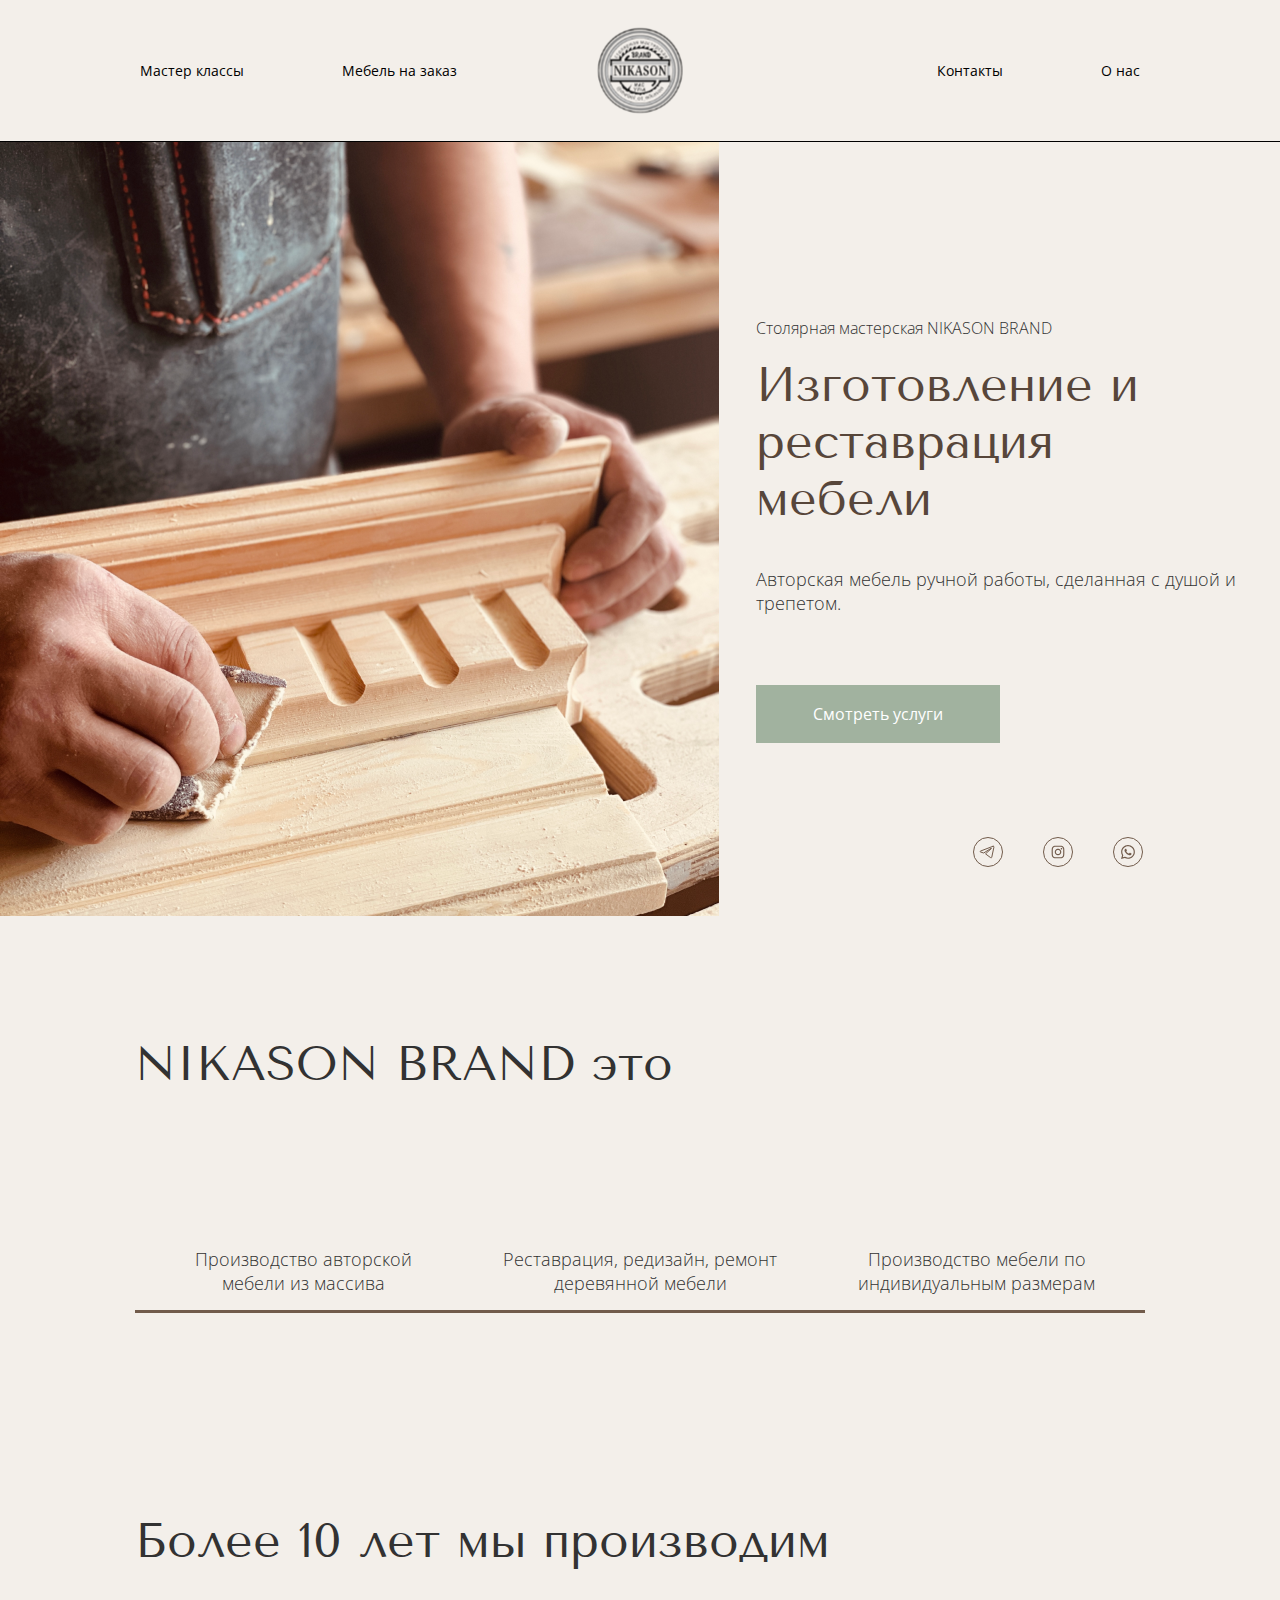
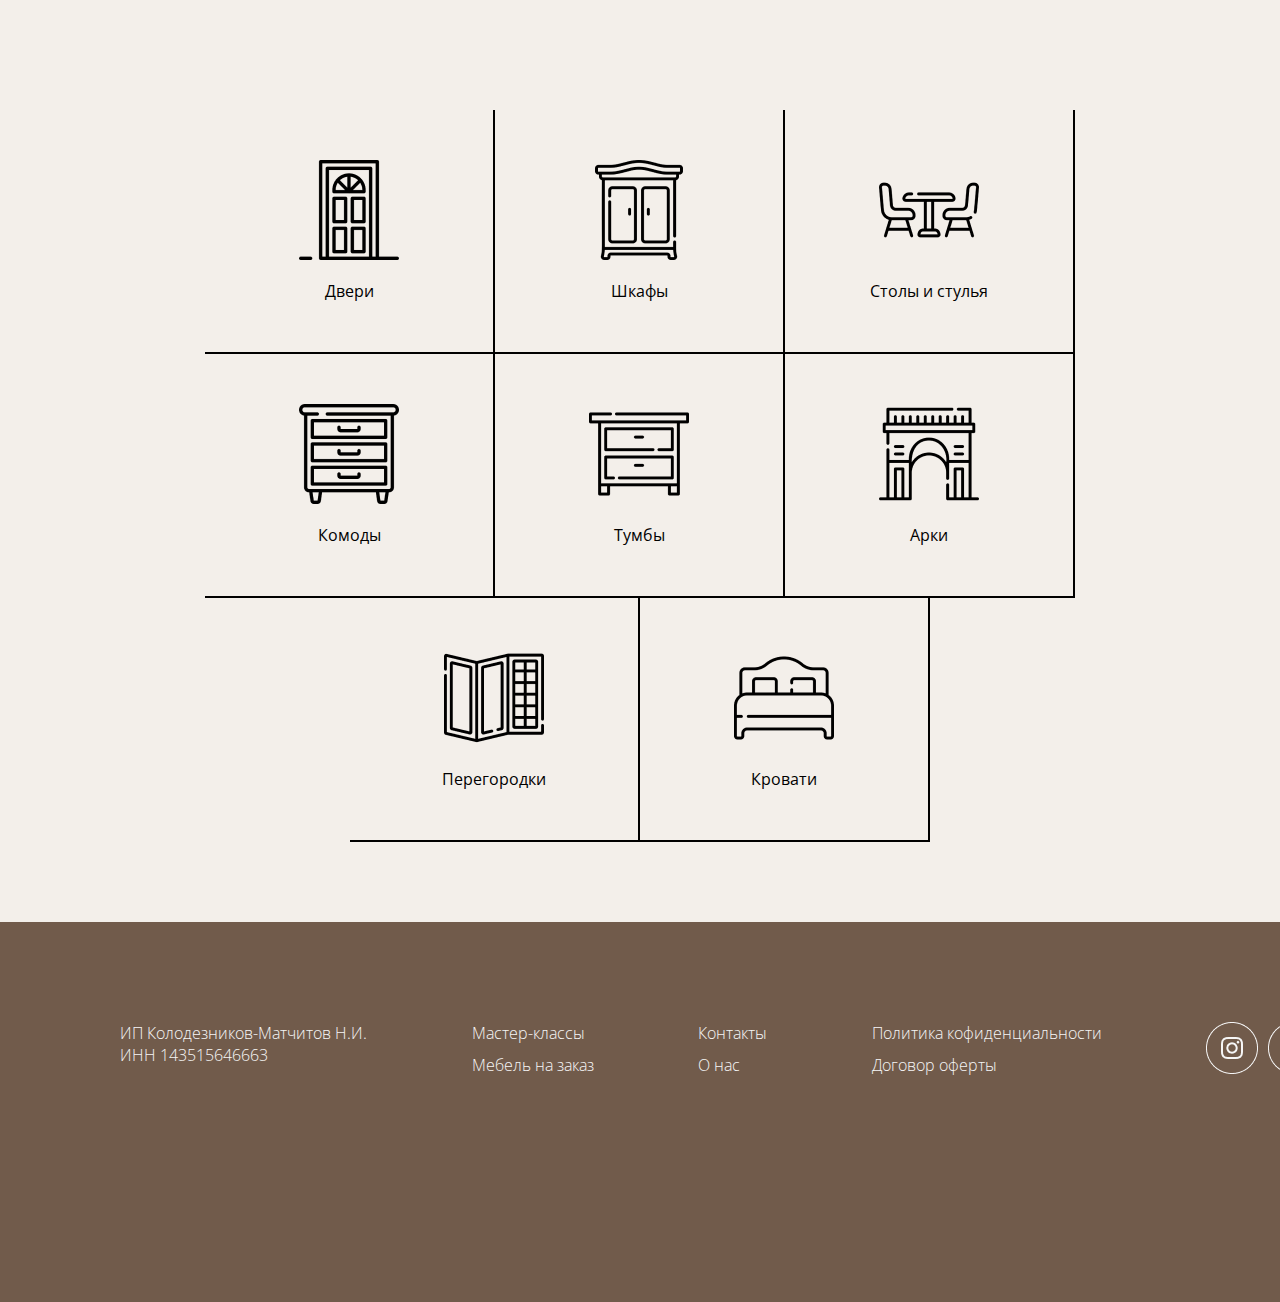
==== laba/index.html @ a01ec820 "add page prototype and add css file" ====
<!DOCTYPE html>
<html lang="ru">
<head>
    <meta charset="UTF-8">
    <meta name="viewport" content="width=device-width, initial-scale=1.0">
    <title>О нас</title>
    <link rel="stylesheet" href="./css/main.css" />
    <link rel="stylesheet" href="./css/index.css" />
    <link rel="preconnect" href="https://fonts.googleapis.com">
    <link rel="preconnect" href="https://fonts.gstatic.com" crossorigin>
    <link href="https://fonts.googleapis.com/css2?family=Open+Sans:wght@300;400;700&display=swap" rel="stylesheet">
    <link href="https://fonts.googleapis.com/css2?family=Tenor+Sans&display=swap" rel="stylesheet">
</head>
<body>
    <header>
        <nav class="header_inner">
            <ul class="left">
                <li class="header-item"><a href="./master_class.html">Мастер классы</a></li>
                <li class="header-item"><a href="./custom_furniture.html">Мебель на заказ</a></li>
            </ul>
            <img class="logo" src="./assets/icons/logo.svg" alt="logo" width="87" height="87">
            <ul class="right">
                <li class="header-item"><a href="#">Контакты</a></li>
                <li class="header-item"><a href="#">О нас</a></li>
            </ul>
        </nav>
    </header>
    <main>
        <div class="header-content-block">
            <img src="./assets/img/index/1.png" width="719" height="774" alt="img">
            <div class="header-content_inner">
                <ul class="header-content">
                    <li class="content-name_item">Столярная мастерская NIKASON BRAND</li>
                    <li class="main-content_item">Изготовление и реставрация мебели</li>
                    <li class="description_item">Авторская мебель ручной работы, сделанная с душой и трепетом.</li>
                    <li class="button_item">
                        <button class="check-services" type="button">Смотреть услуги</button>
                    </li>
                    <ul class="links-block">
                        <li><img src="./assets/img/index/14.svg" alt="link"/></li>
                        <li><img src="./assets/img/index/15.svg" alt="link"/></li>
                        <li><img src="./assets/img/index/16.svg" alt="link"/></li>
                    </ul>
                </ul>
            </div>
        </div>

        <section>
            <h1>NIKASON BRAND это</h1>
            <ul class="nik-brand_args info-block">
                <li class="args-item">
                    Производство авторской <br> мебели из массива
                </li>
                <li class="args-item">
                    Реставрация, редизайн, ремонт деревянной мебели
                </li>
                <li class="args-item">
                    Производство мебели по индивидуальным размерам
                </li>
            </ul>
        </section>

        <section>
            <h1>Более 10 лет мы производим</h1>
            <ul class="production_items info-block">
                <li>
                    <img src="./assets/img/index/2.png" alt="img"/>
                    <p>Двери</p>
                </li>
                <li>
                    <img src="./assets/img/index/3.png" alt="img"/>
                    <p>Шкафы</p>
                </li>
                <li>
                    <img src="./assets/img/index/4.png" alt="img"/>
                    <p>Столы и стулья</p>
                </li>
                <li>
                    <img src="./assets/img/index/5.png" alt="img"/>
                    <p>Комоды</p>
                </li>
                <li>
                    <img src="./assets/img/index/6.png" alt="img"/>
                    <p>Тумбы</p>
                </li>
                <li>
                    <img src="./assets/img/index/7.png" alt="img"/>
                    <p>Арки</p>
                </li>
                <li>
                    <img src="./assets/img/index/8.png" alt="img"/>
                    <p>Перегородки</p>
                </li>
                <li>
                    <img src="./assets/img/index/9.png" alt="img"/>
                    <p>Кровати</p>
                </li>
            </ul>
        </section>
    </main>

    <footer class="footer">
        <div class="footer-inner">
            <div>
                ИП Колодезников-Матчитов Н.И.<br>
                  ИНН 143515646663</div>
            <div>
                <a href="./master.html">Мастер-классы</a>
                <a href="./index.html">Мебель на заказ</a>
            </div>
            <div>
                <a href="#">Контакты</a>
                <a href="./about.html">О нас</a>
            </div>
            <div>
                <a href="#">Политика кофиденциальности</a>
                <a href="#">Договор оферты</a>
            </div>
            <small class="footer-inner__link">
              <a href="#"><img src="./assets/img/mebel_na_zakaz/Group 22.png" alt="inst"></a>
              <a href="#"><img src="./assets/img/mebel_na_zakaz/Group 23.png" alt="wh"></a>
            </small>
          </div>
      </div>
    </footer>
</body>
---- laba/css/main.css ----
*{
    box-sizing: border-box;
}

a{
    text-decoration: none;
    color: inherit;
}

li{
    margin: 0;
    list-style: none;
}

ul{
    margin: 0;
    padding: 0;
}

button{
    background-color: transparent;
    border: none;
}

body{
    max-width: 1440px;
    margin: 0 auto;
    padding: 0;
    font-family: var(--font-family);
}

:root{
    --content-margin:135px;
    --content-width:1440px;
    --main-text-color: #323232;
    --info-text-color:#F6F6F6;
    --font-family: 'Open Sans'; 
    --background-color:#F3EFEA;
    --header-height:142px;
    --header-info-height: 640px;
}

header{
    width: 100%;
    height: var(--header-height);
    background-color: var(--background-color);
    padding: 0 135px;
    border-bottom: 1px #000 solid;
}

section{
    padding: 80px var(--content-margin);
    display: flex;
    flex-direction: column;
}

main section:nth-child(1){
    padding-top: 160px;
    padding-bottom: 80px;
}

main section:nth-last-child(1){
    padding: 80px var(--content-margin);
}

h1{
    font-family: Tenor Sans;
    font-size: 48px;
    font-style: normal;
    font-weight: 400;
    line-height: 150%;
    color: var(--main-text-color);
}

h2{
    margin: 0;
}

h4{
    margin: 0;
}

p{
    margin: 0;
}

main{
    background-color: var(--background-color);
}



.header_inner{
    display: flex;
    align-items: center;
    justify-content: space-between;
    height: 100%;
    padding: 0 5px;
    position: relative;
}

.header_inner > ul {
    display: flex;
    gap: 98px;
    font-size: 14px;
    font-weight: 400;
}

.header_inner .logo{
    position: absolute;
    left: 50%;
    transform: translate(-50%,0);
}

.header_inner a:hover{
    text-decoration: underline;
}

.info-block{
    margin-top: 100px;
}

.footer{
    margin: 0 auto;
    width: 1440px;
    height: 380px;
    background-color: #715B4B;
}

.footer-inner{
    width: 1200px;
    margin:auto;
    padding-top: 100px;
    display: flex;
    flex-direction: row;
    justify-content: space-between;
}

.footer-inner div{
    display: flex;
    flex-direction: column;
    gap: 10px;
    color: #F6F6F6;
    font-family: Open Sans;
    font-size: 16px;
    font-style: normal;
    font-weight: 300;
}

.footer-inner div a{
    font-family: Open Sans;
    font-size: 16px;
    font-style: normal;
    font-weight: 300;
}

.footer-inner__link{
    width: 114px;
    height: 52px;
    display: flex;
    flex-direction: row;
    justify-content: space-between;
}

.footer-inner__link a{
    width: 52px;
}

.footer-inner__link a img{
    width: 52px;
}
---- laba/css/index.css ----
.header-content-block{
    display: flex;
    height: 774px;
}

.header-content_inner{
    height: 100%;
    display: flex;
    justify-content: center;
    padding: 0 37px;
    flex-direction: column;
}

.header-content_inner > .header-content{
    display: flex;
    flex-direction: column;
    height: 425px;
}

.header-content_inner .content-name_item{
    color: #323232;
    font-family: Open Sans;
    font-size: 16px;
    font-style: normal;
    font-weight: 300;
}

.header-content_inner .main-content_item{
    color: #57463A;
    /* Title */
    font-family: Tenor Sans;
    font-size: 48px;
    font-style: normal;
    font-weight: 400;
    margin-top: 17px;
}

.header-content_inner .description_item{
    margin-top: 40px;
    color: #323232;
    font-family: Open Sans;
    font-size: 18px;
    font-style: normal;
    font-weight: 300;
}

.header-content_inner .button_item{
    margin-top: 70px;
}

.header-content_inner .check-services{
    padding: 18px 57px;
    background-color: #A1B29F;
    font-family: Open Sans;
    font-size: 16px;
    font-style: normal;
    font-weight: 400;
    color: white;
}

.header-content_inner .links-block{
    margin-top: 94px;
    display: flex;
    width: 100%;
    justify-content: flex-end;
    gap: 40px;
    padding: 0 100px;
}

.nik-brand_args{
    display: flex;
    justify-content: space-between;
}

.nik-brand_args .args-item{
    width: 360px;
    text-align: center;
    padding: 15px 0;
    color: #323232;
    text-align: center;
    font-family: Open Sans;
    font-size: 18px;
    font-style: normal;
    font-weight: 300;
    border-bottom: 3px #715B4B solid;
}

.production_items{
   width: 100%;
   display: flex;
   flex: 1 1 0;
   flex-wrap: wrap;
   justify-content: center;
   
}

.production_items > li{
    width: 290px;
    flex-shrink: 0;
    display: flex;
    flex-direction: column;
    align-items: center;
    padding: 50px 0;
    gap: 20px;
    border: 1px black solid;
    border-width:  0  2px 2px  0 
}
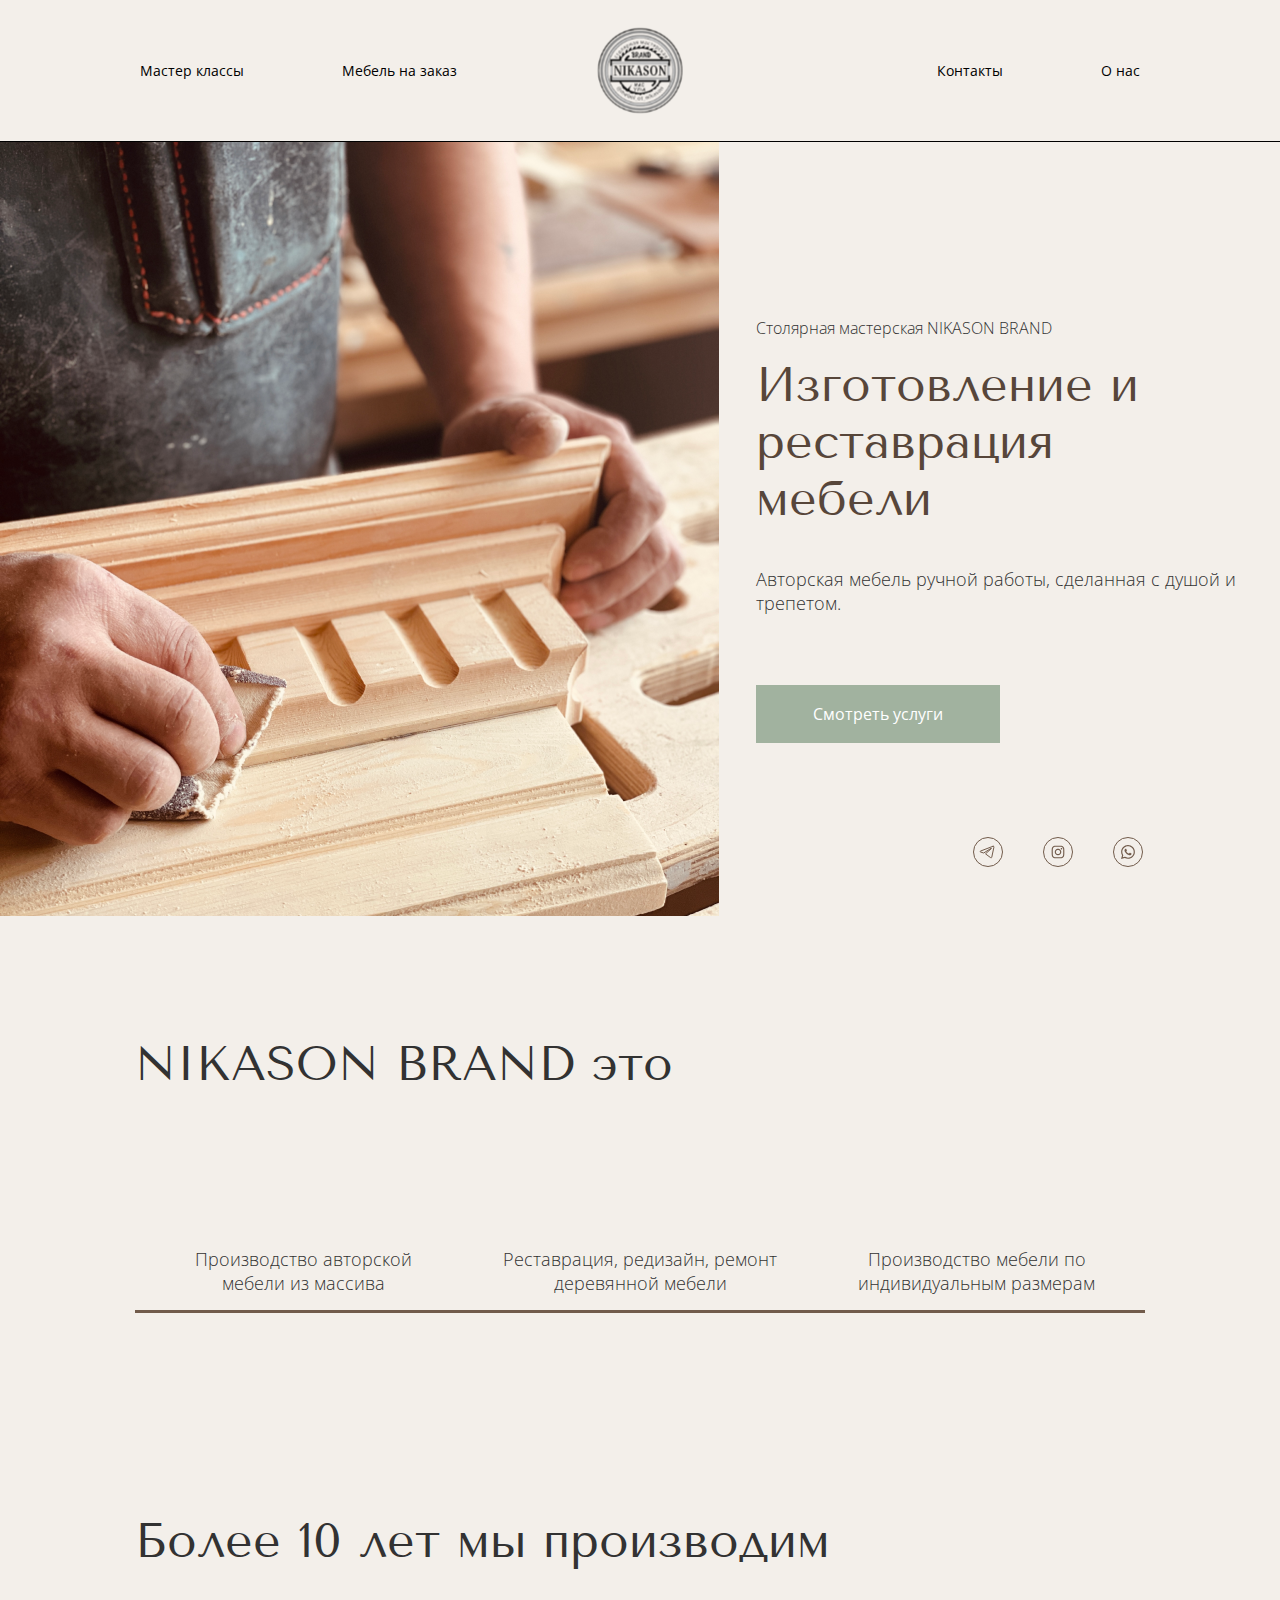
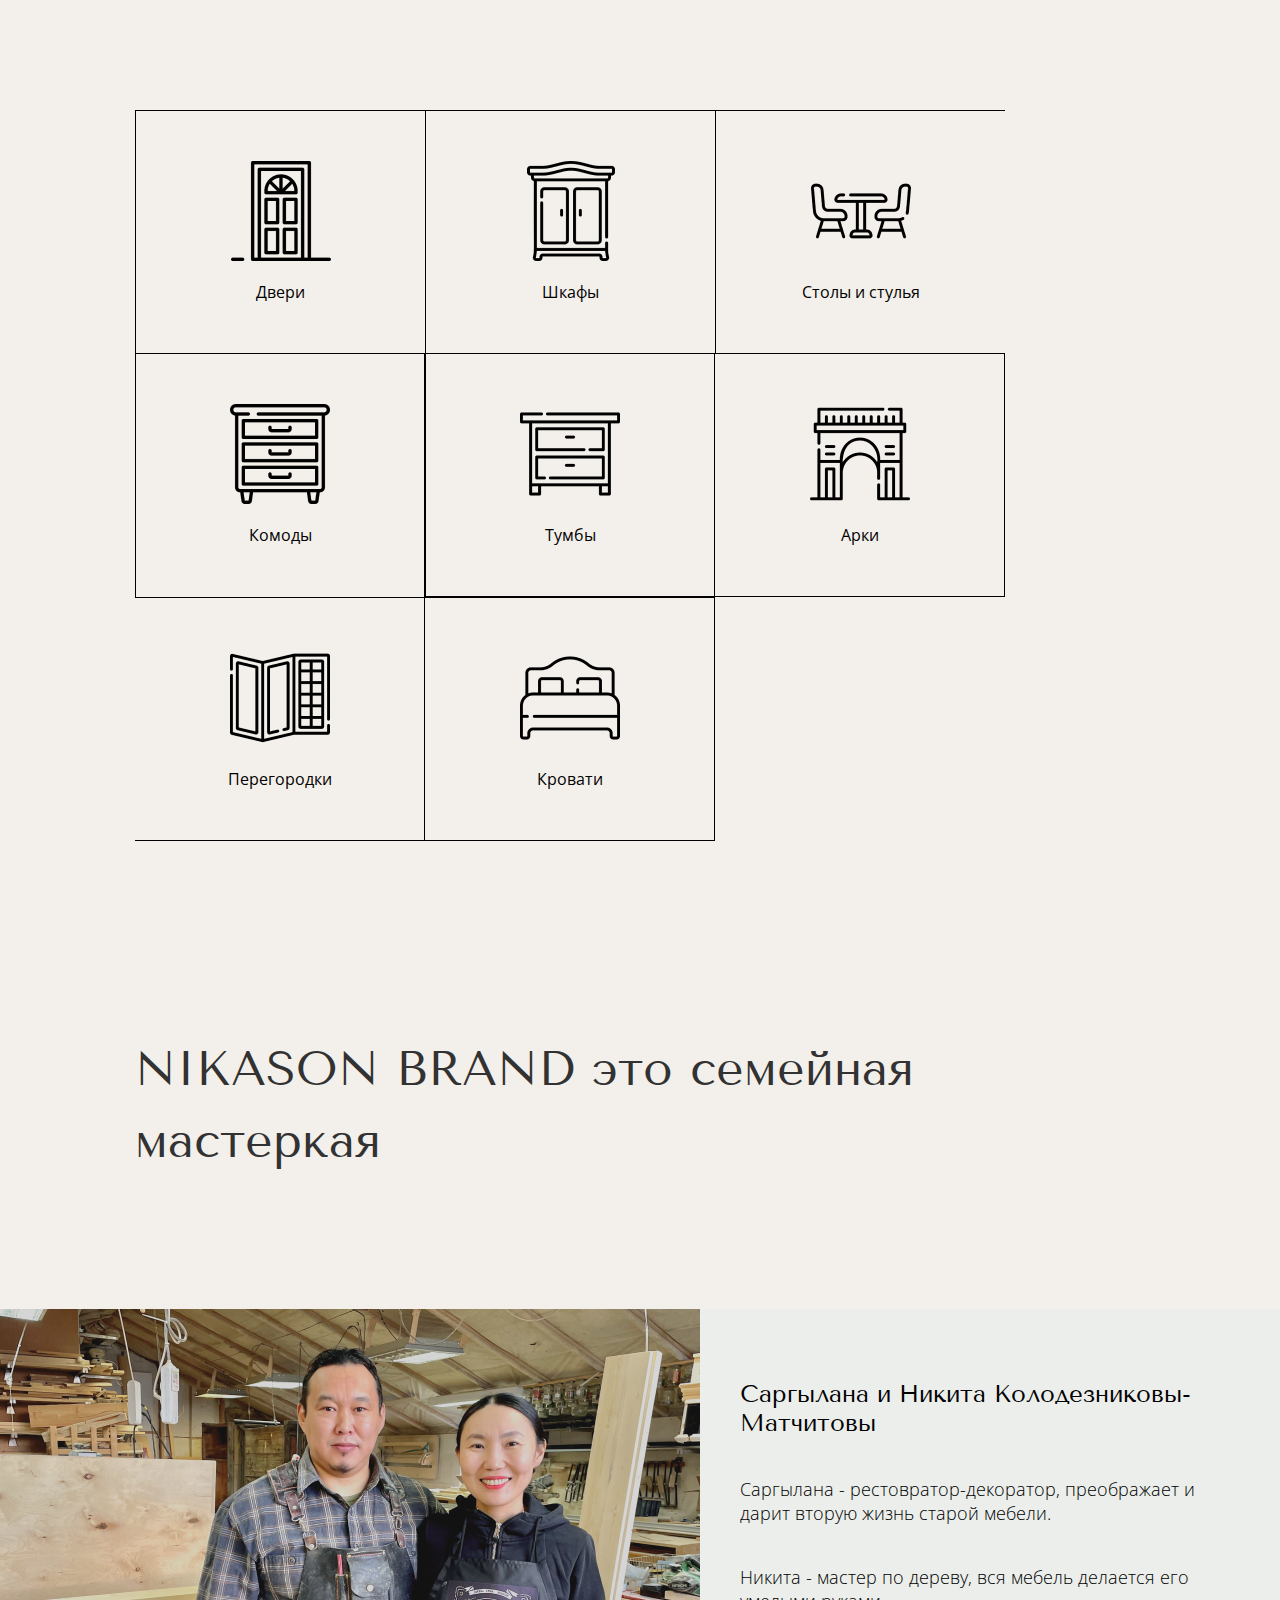
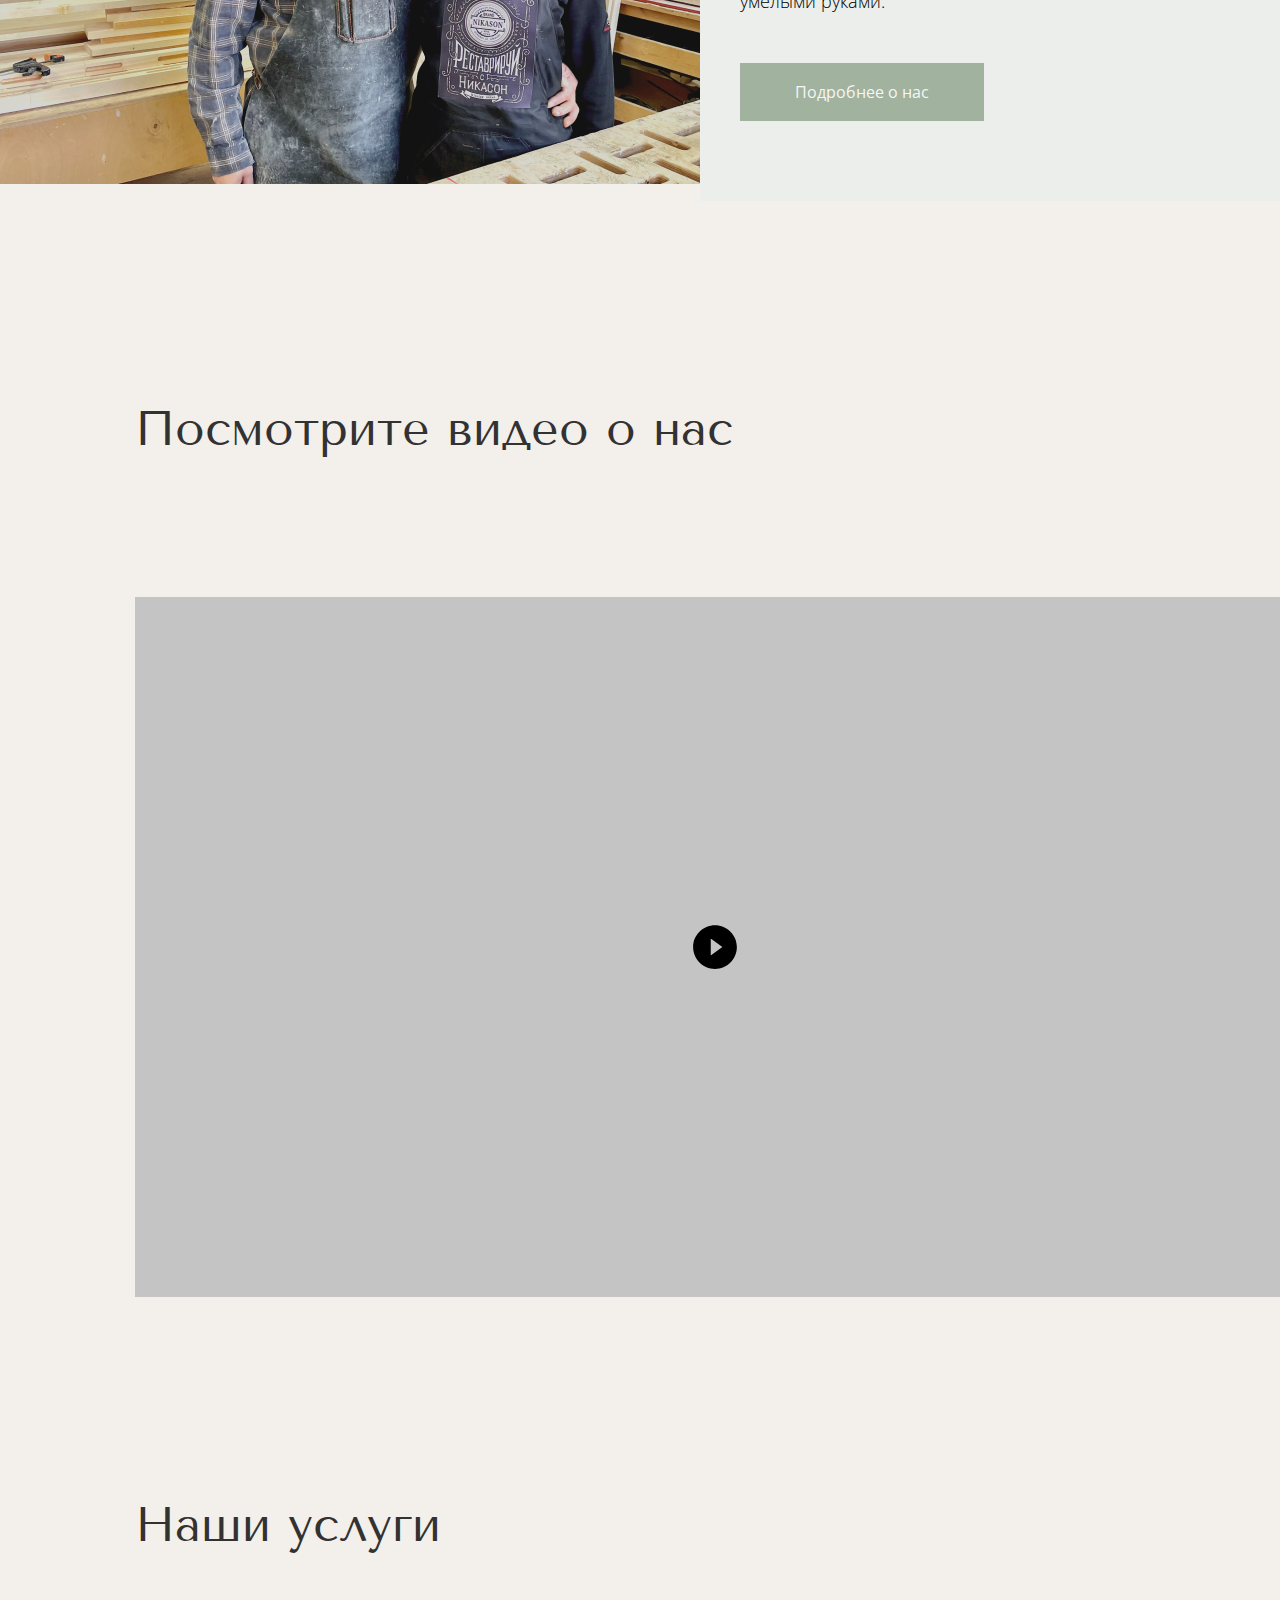
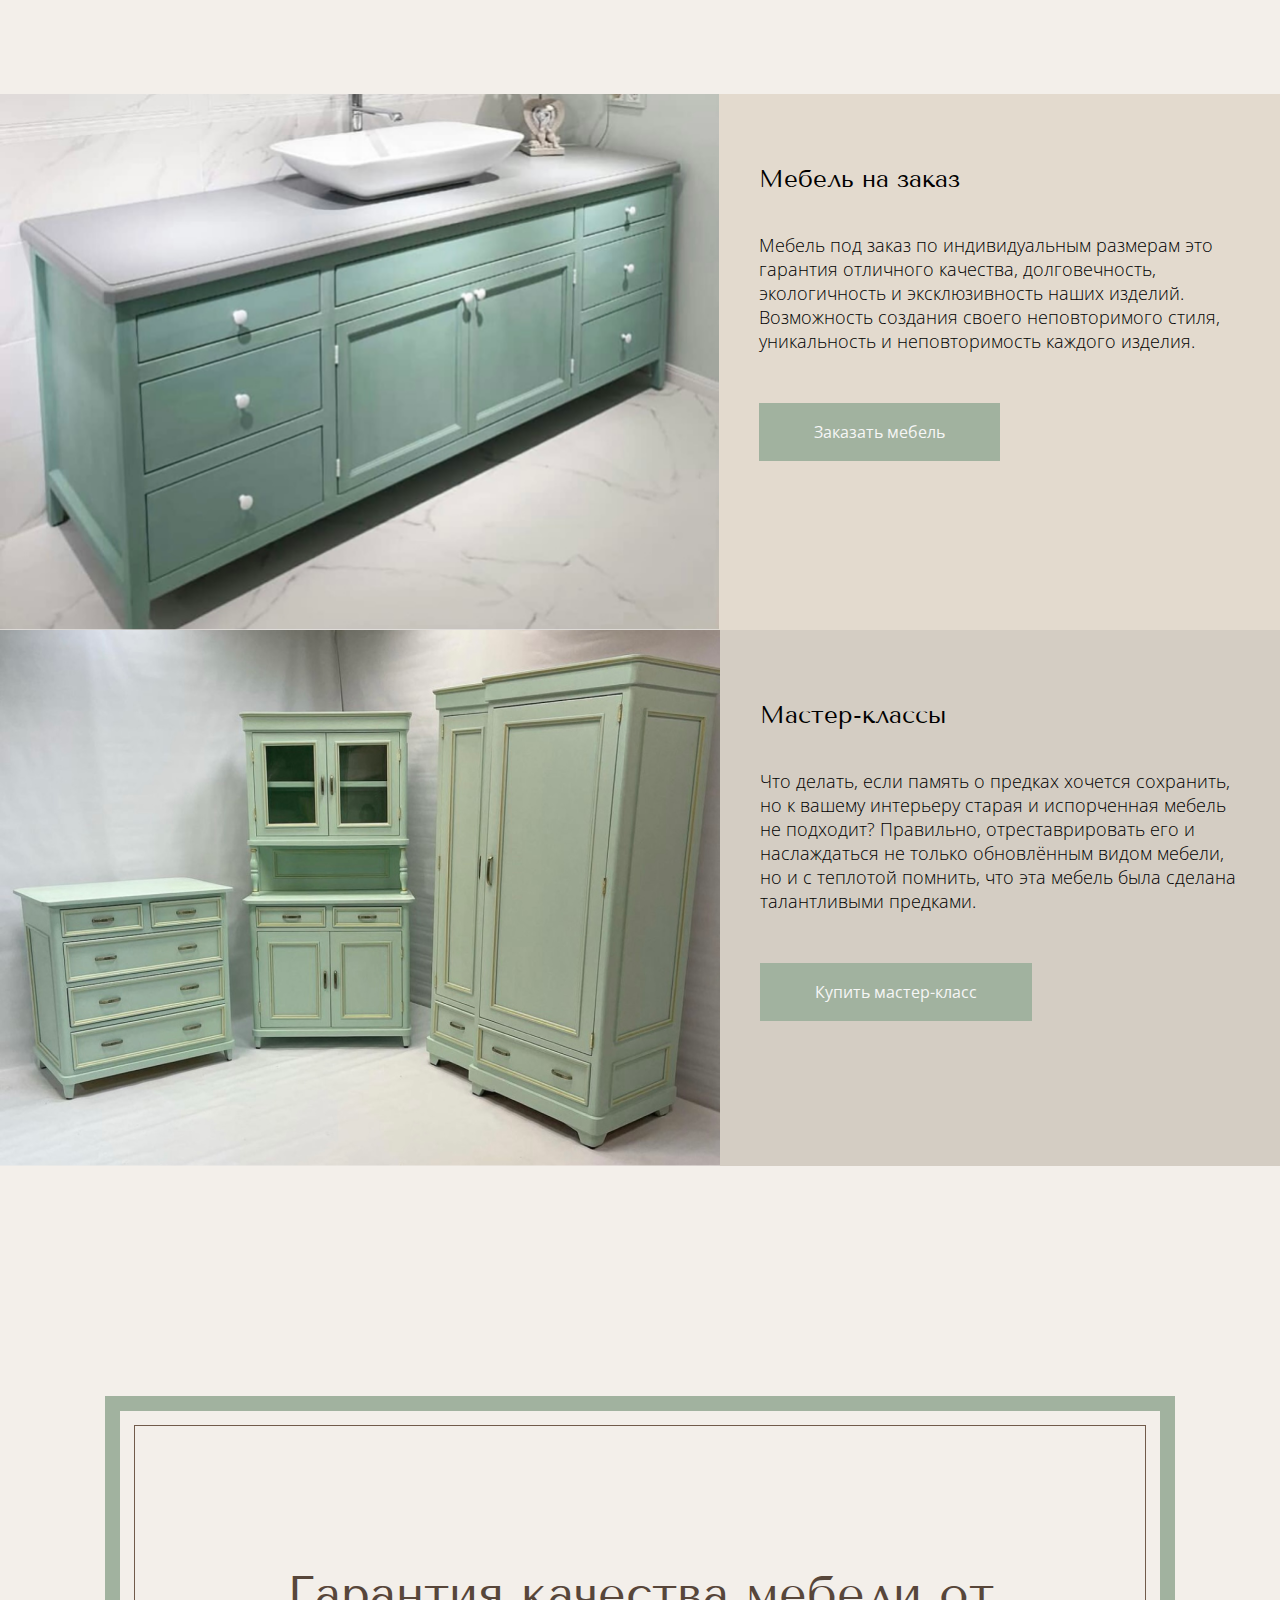
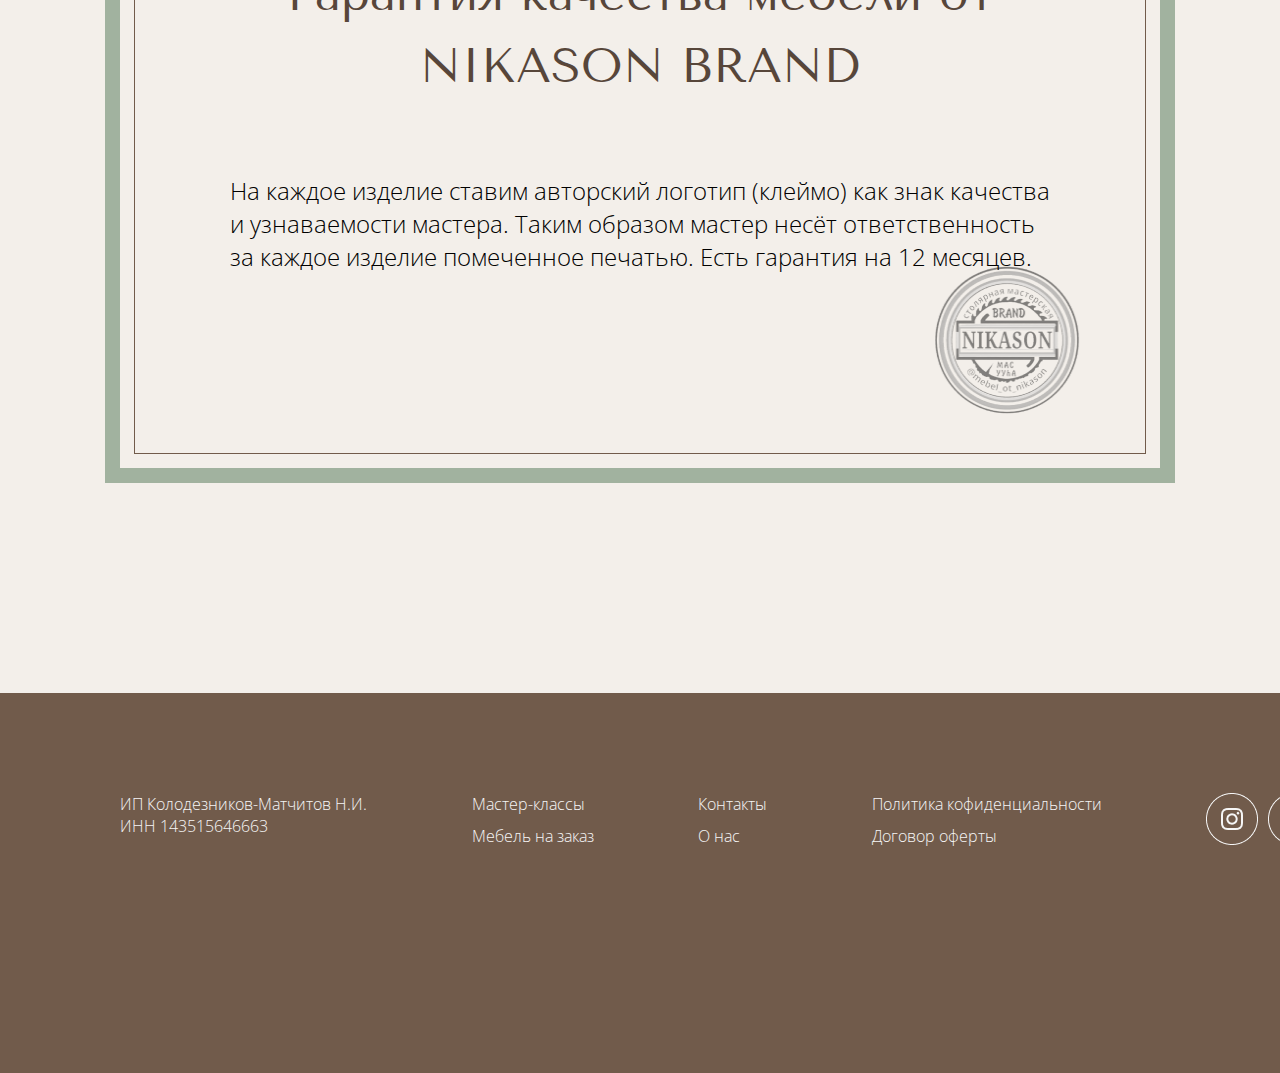
==== commit af1d8628: "update  prototype" ====
--- a/laba/index.html
+++ b/laba/index.html
@@ -97,6 +97,60 @@
                 </li>
             </ul>
         </section>
+
+        <section class="ignore">
+            <h1>NIKASON BRAND это семейная мастеркая</h1>
+            <div class="info-block block-info people-info">
+                <img src="./assets/img/index/10.png" width="704" height="475" alt="people">
+                <div class="block-info_inner people-info_inner">
+                    <h4>Саргылана и Никита Колодезниковы-Матчитовы</h4>
+                    <p>Саргылана - рестовратор-декоратор, преображает и дарит вторую жизнь старой мебели.</p>
+                    <p>Никита - мастер по дереву, вся мебель делается его умелыми руками.</p>
+                    <button type="button" title="Подробнее о нас">Подробнее о нас</button>
+                </div>
+            </div>
+        </section>
+
+        <section>
+            <h1>Посмотрите видео о нас</h1>
+            <div class="info-block video-block">
+                <svg xmlns="http://www.w3.org/2000/svg" width="50" height="50" viewBox="0 0 50 50" fill="none">
+                    <path d="M25 3.125C12.9199 3.125 3.125 12.9199 3.125 25C3.125 37.0801 12.9199 46.875 25 46.875C37.0801 46.875 46.875 37.0801 46.875 25C46.875 12.9199 37.0801 3.125 25 3.125ZM32.0361 25.3369L21.3721 33.0957C21.3136 33.1377 21.2447 33.1628 21.1729 33.1682C21.1011 33.1736 21.0292 33.1591 20.9651 33.1263C20.9011 33.0935 20.8472 33.0437 20.8096 32.9823C20.772 32.9209 20.7521 32.8503 20.752 32.7783V17.2705C20.7517 17.1984 20.7715 17.1276 20.809 17.066C20.8465 17.0044 20.9004 16.9544 20.9646 16.9215C21.0288 16.8886 21.1009 16.8742 21.1728 16.8798C21.2447 16.8854 21.3137 16.9107 21.3721 16.9531L32.0361 24.707C32.0865 24.7427 32.1276 24.7899 32.156 24.8447C32.1843 24.8995 32.1991 24.9603 32.1991 25.022C32.1991 25.0837 32.1843 25.1445 32.156 25.1993C32.1276 25.2541 32.0865 25.3013 32.0361 25.3369Z" fill="black"/>
+                </svg>
+            </div>
+        </section>
+
+        <section class="ignore">
+            <h1>Наши услуги</h1>
+            <div class="info-block block-info ">
+                <img src="./assets/img/index/11.png" width="720" height="536" alt="furniture">
+                <div class="block-info_inner furniture-block">
+                    <h4>Мебель на заказ</h4>
+                    <p>Мебель под заказ по индивидуальным размерам это гарантия отличного качества, долговечность, экологичность и эксклюзивность наших изделий. 
+                        Возможность создания своего неповторимого стиля, уникальность и неповторимость каждого изделия.</p>
+                    <button type="button" title="Подробнее о нас">Заказать мебель</button>
+                </div>
+            </div>
+            <div class="block-info">
+                <img src="./assets/img/index/12.png"  width="720" height="536" alt="master-class">
+                <div class="block-info_inner master-block">
+                    <h4>Мастер-классы</h4>
+                    <p>Что делать, если память о предках хочется сохранить, но к вашему интерьеру старая и испорченная мебель не подходит? 
+                        Правильно, отреставрировать его и наслаждаться не только обновлённым видом мебели, но и с теплотой помнить, что эта мебель была сделана талантливыми предками.
+                    </p>
+                    <button type="button" title="Подробнее о нас">Купить мастер-класс</button>
+                </div>
+            </div>
+
+        </section>
+
+        <section>
+            <div class="info-block quality-assurance-block">
+                <h1>Гарантия качества мебели от NIKASON BRAND</h1>
+                <p>На каждое изделие ставим авторский логотип (клеймо) как знак качества и узнаваемости мастера. Таким образом мастер несёт ответственность за каждое изделие помеченное печатью. Есть гарантия на 12 месяцев. </p>
+                <img class="print"  src="./assets/img/index/13.png" width="150" height="150">
+            </div>
+        </section>
     </main>
 
     <footer class="footer">
--- a/laba/css/main.css
+++ b/laba/css/main.css
@@ -54,6 +54,7 @@
     flex-direction: column;
 }
 
+
 main section:nth-child(1){
     padding-top: 160px;
     padding-bottom: 80px;
@@ -88,6 +89,14 @@
     background-color: var(--background-color);
 }
 
+
+.ignore{
+    padding: 80px 0;
+}
+
+.ignore > h1 {
+    padding: 0 var(--content-margin);
+}
 
 
 .header_inner{
--- a/laba/css/index.css
+++ b/laba/css/index.css
@@ -91,18 +91,142 @@
    flex: 1 1 0;
    flex-wrap: wrap;
    justify-content: center;
-   
-}
-
-.production_items > li{
+}
+
+.production_items {
+    width: 100%;
+    display: flex;
+    flex-wrap: wrap;
+    justify-content: flex-start;
+}
+
+.production_items > li {
     width: 290px;
-    flex-shrink: 0;
     display: flex;
     flex-direction: column;
     align-items: center;
     padding: 50px 0;
     gap: 20px;
-    border: 1px black solid;
-    border-width:  0  2px 2px  0 
-}
-
+   
+}
+
+.production_items > li:nth-child(-n+4) {
+    border-top: 1px solid black;
+    border-left: 1px solid black; 
+}
+
+.production_items > li:nth-last-child(-n+4) {
+    border-top: 1px solid black;
+    border-bottom: 1px solid black; 
+    border-right: 1px solid black; 
+}
+
+.production_items > li:nth-child(4){
+    border-right: 1px solid black;
+} 
+
+.production_items > li:nth-child(5){
+    border-left: 1px solid black;
+} 
+
+
+.block-info{
+    display: flex;
+}
+
+.block-info_inner{
+    padding: 70px 40px;
+    display: flex;
+    flex-direction: column;
+    gap: 40px;
+    width: 100%;
+    align-items: flex-start;
+}
+
+.block-info_inner > h4{
+    color: #000;
+    font-family: Tenor Sans;
+    font-size: 24px;
+    font-style: normal;
+    font-weight: 400;
+}
+
+.block-info_inner > p {
+    max-width: 515px;
+    color: #000;
+    font-family: Open Sans;
+    font-size: 18px;
+    font-style: normal;
+    font-weight: 300;
+}
+
+.block-info_inner > button{
+    margin: 10px 0;
+    padding: 18px 55px;
+    background: #A1B29F;
+    color: #F6F6F6;
+    text-align: center;
+    font-family: Open Sans;
+    font-size: 16px;
+    font-style: normal;
+    font-weight: 400;
+}
+
+.people-info_inner{
+    background: #EBEEEB;
+}
+
+.furniture-block {
+    background: #E3DACE;
+}
+
+.master-block{
+    background: #D4CDC3;
+}
+
+
+.video-block{
+    width: 1160px;
+    height: 700px;
+    background: #C4C4C4;
+    display: flex;
+    justify-content: center;
+    align-items: center;
+}
+
+
+.quality-assurance-block{
+    display: flex;
+    flex-direction: column;
+    position: relative;
+    gap: 40px;
+    padding: 100px 95px;
+    box-shadow:  0 0 0 1px #715B4B,0 0 0 15px #F3EFEA, 0 0 0 30px #A1B29F;
+    margin-bottom: 160px;
+}
+
+.quality-assurance-block > h1 {
+    color: #57463A;
+    text-align: center;
+    font-family: Tenor Sans;
+    font-size: 48px;
+    font-style: normal;
+    font-weight: 400;
+}
+
+.quality-assurance-block > p {
+    color: #000;
+    font-family: Open Sans;
+    font-size: 24px;
+    font-style: normal;
+    font-weight: 300;
+    margin-bottom: 80px;
+}
+
+.quality-assurance-block > .print{
+    position: absolute;
+    bottom: 38px;
+    right: 63px;
+}
+
+
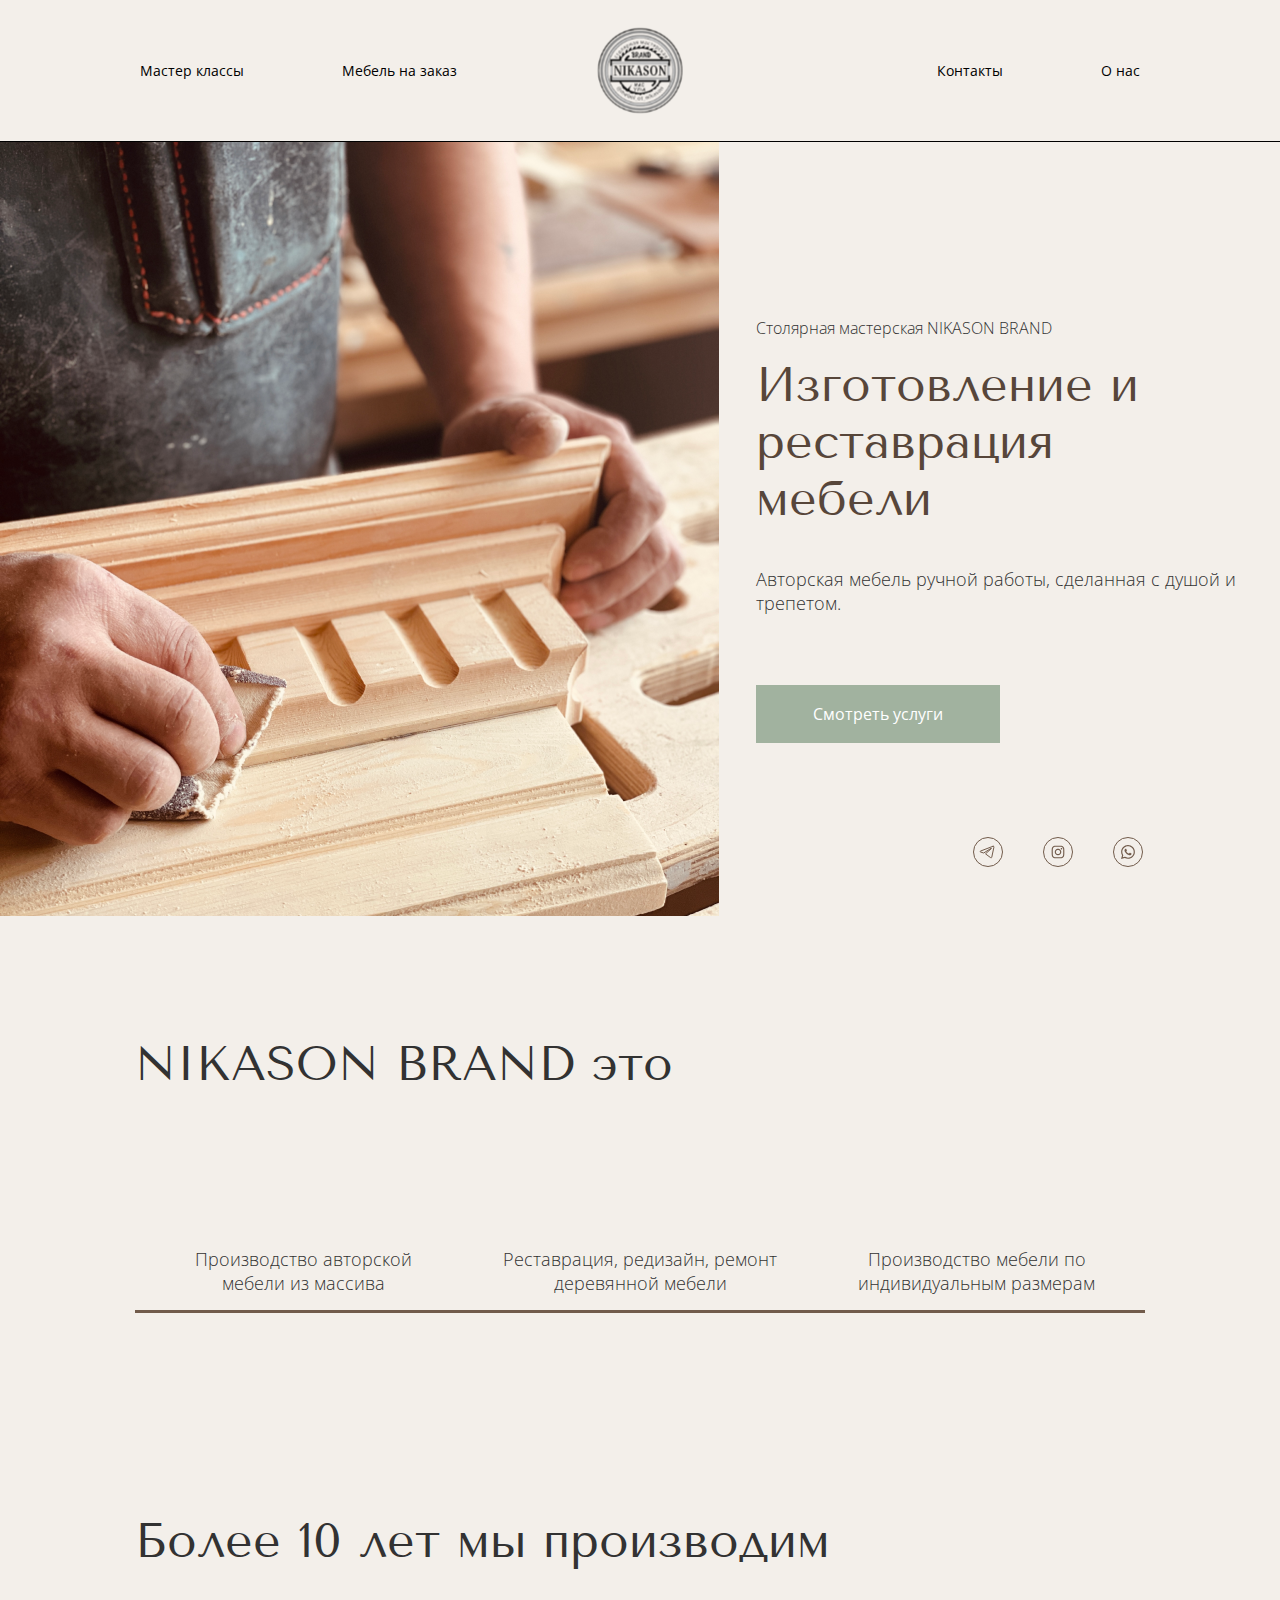
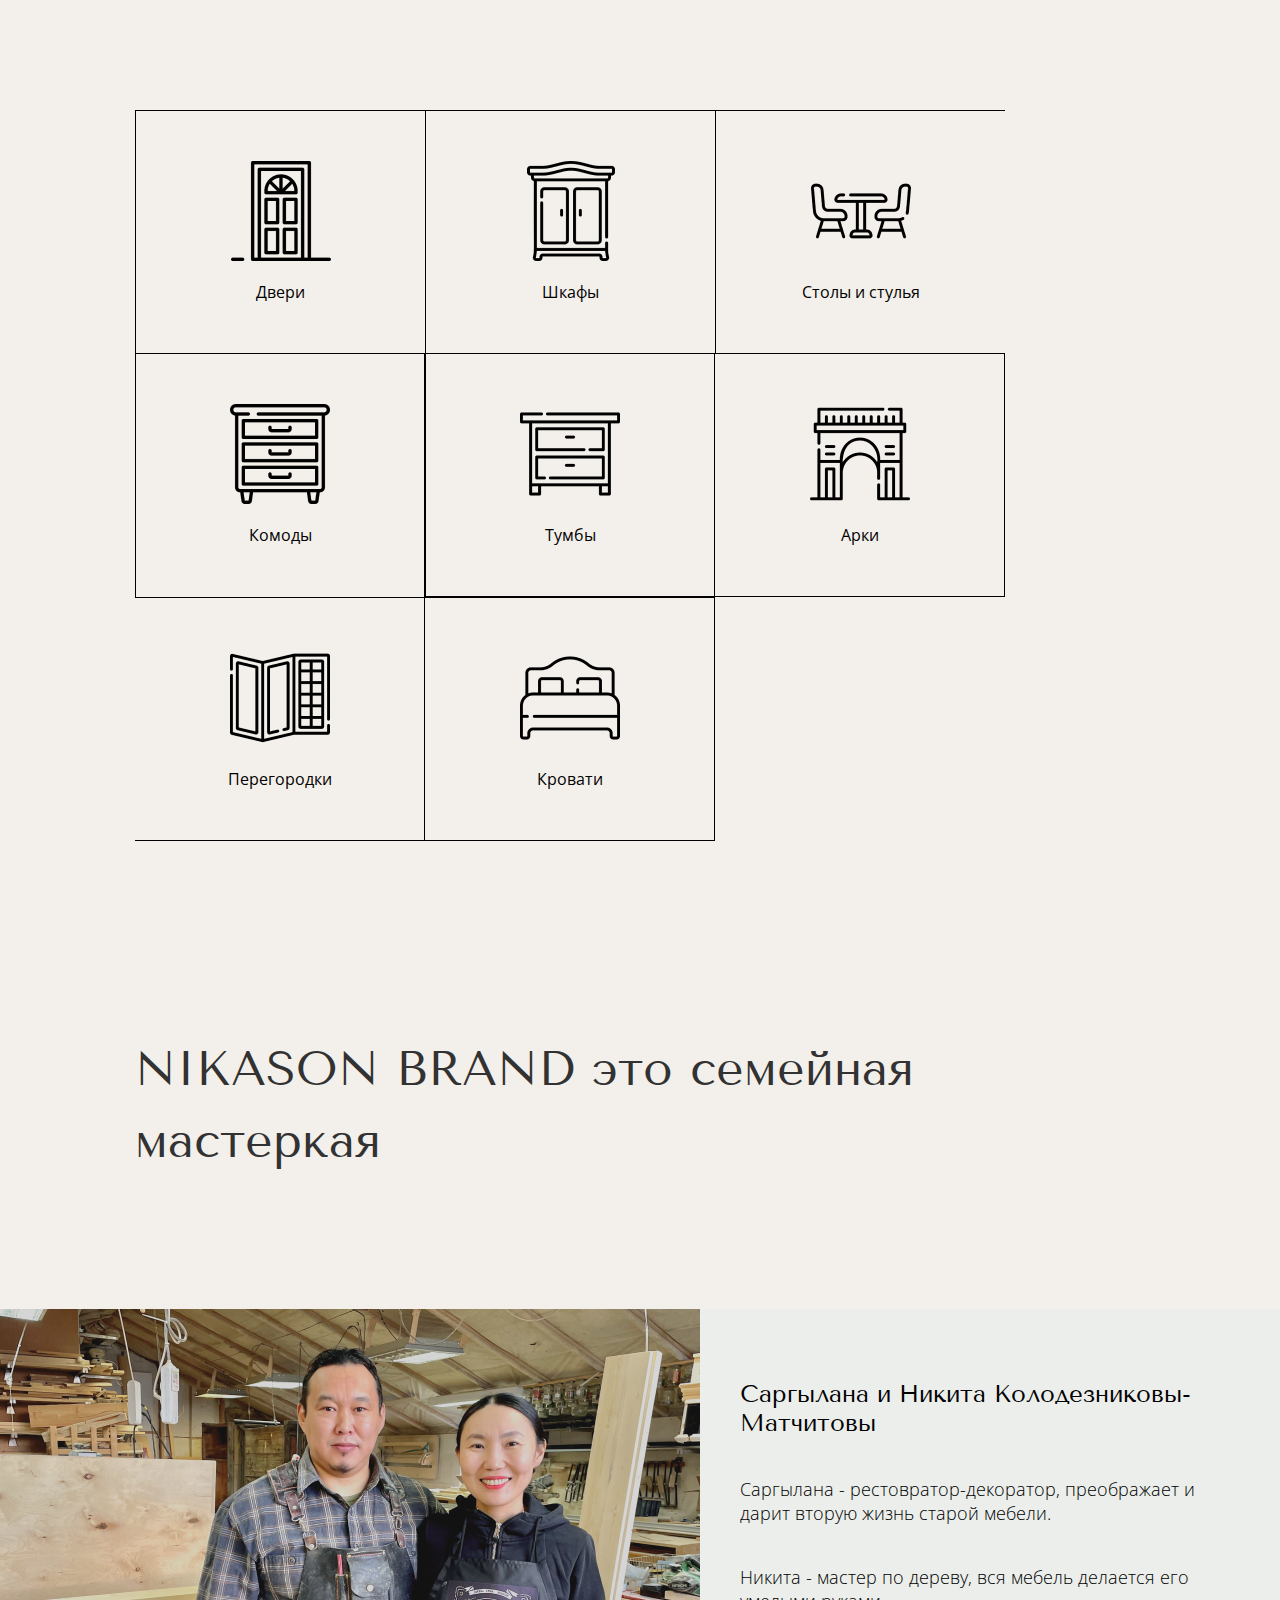
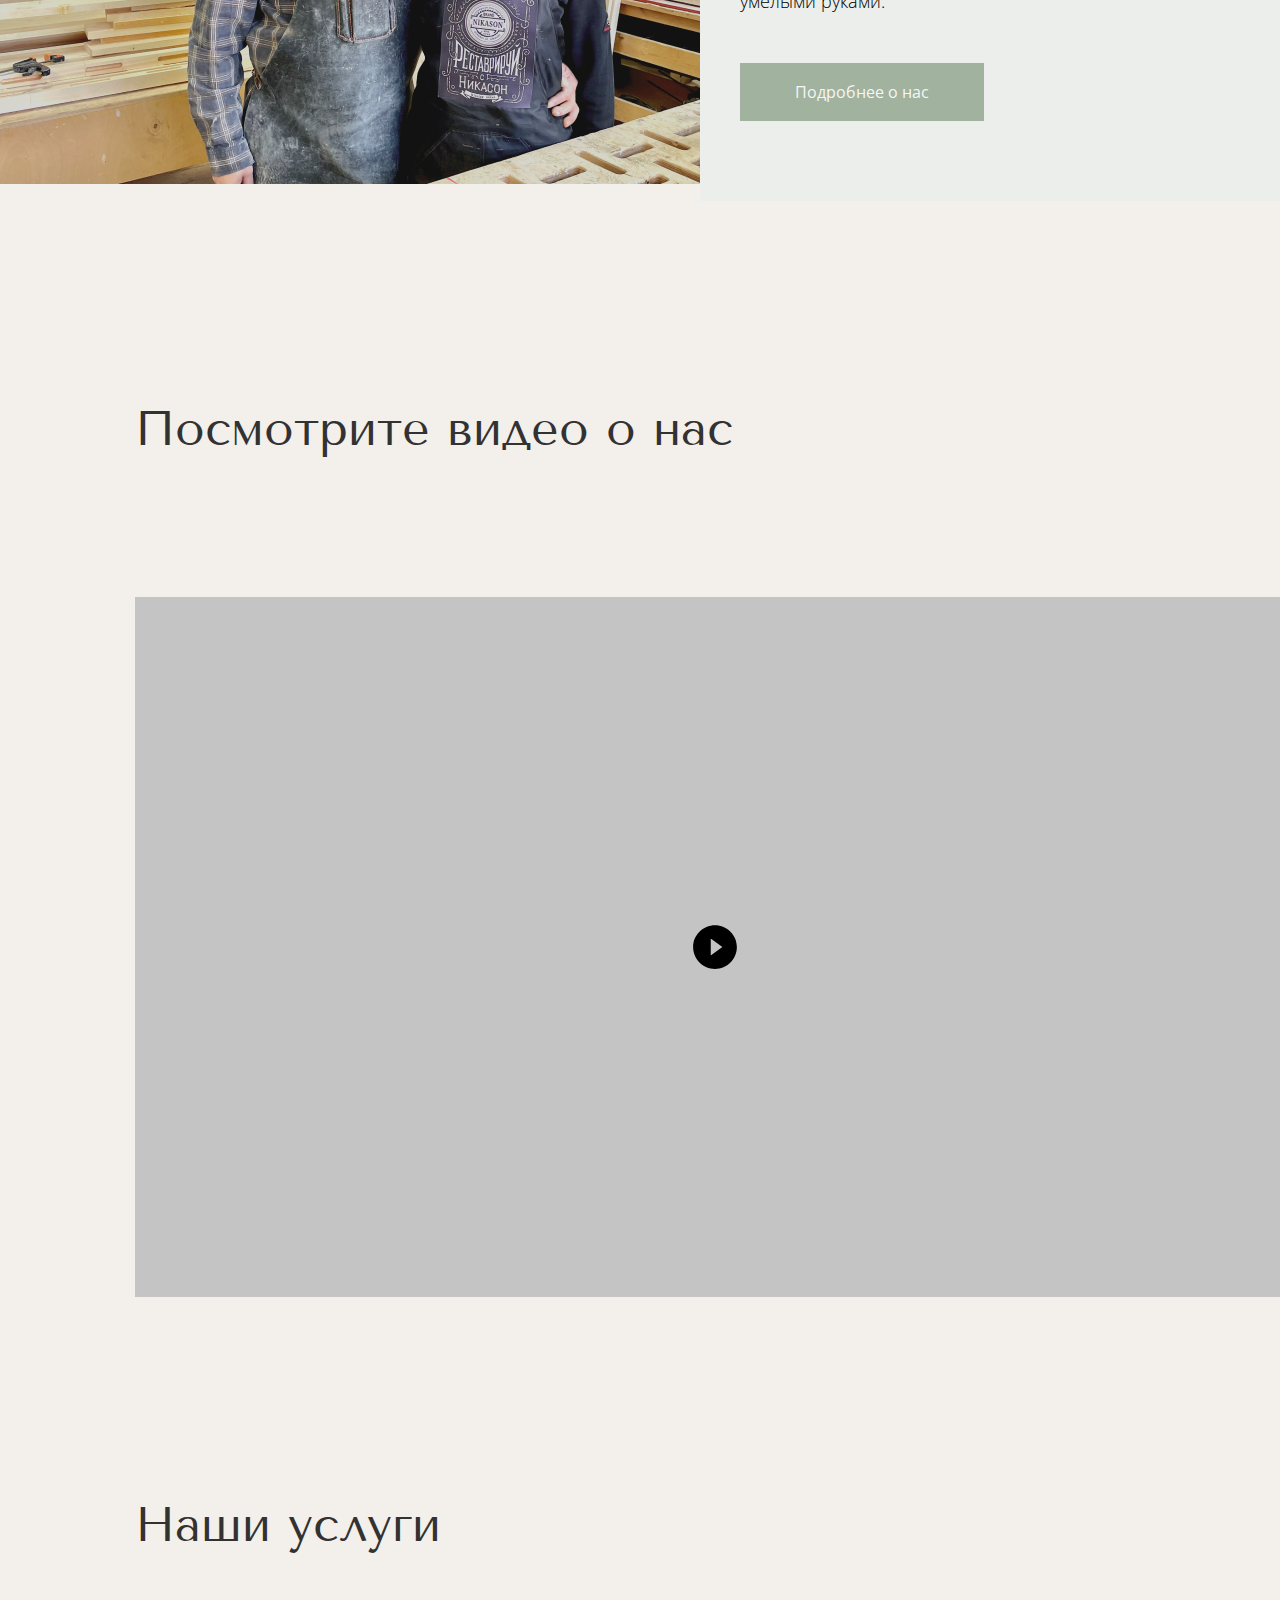
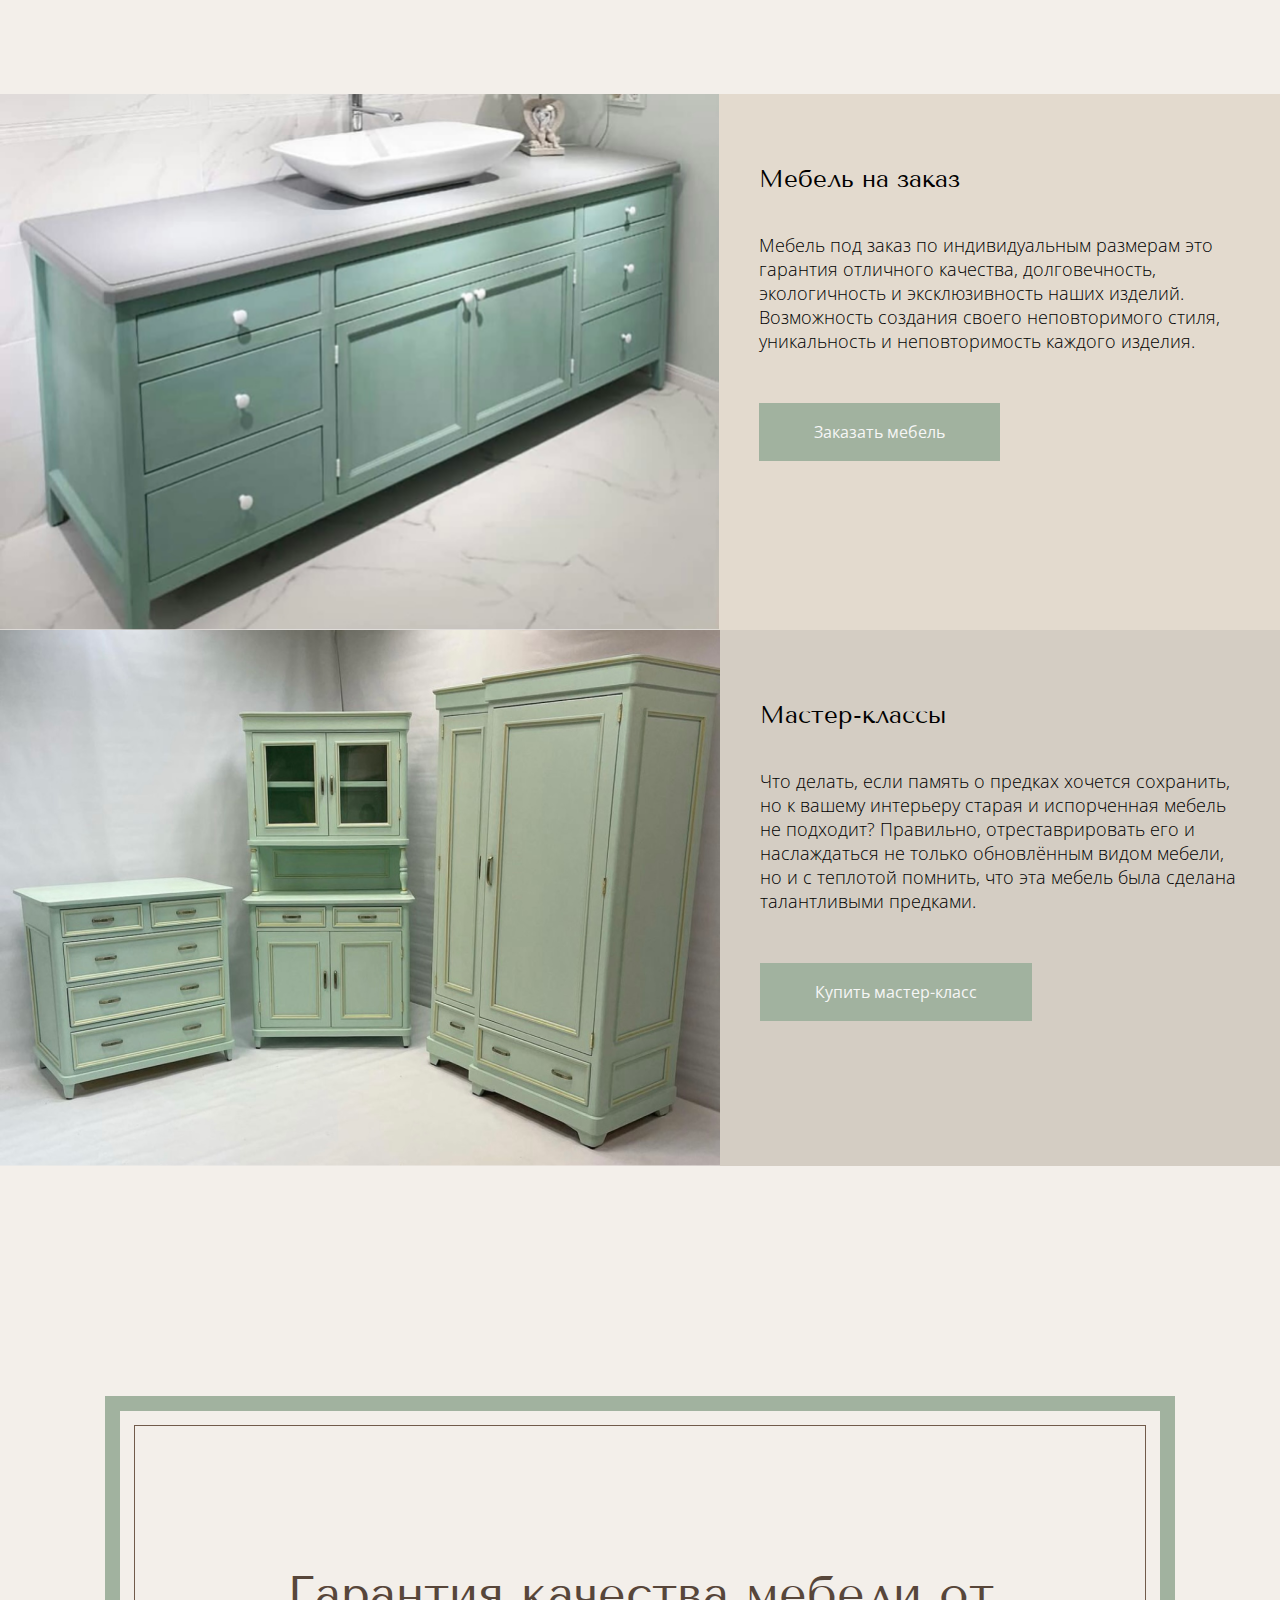
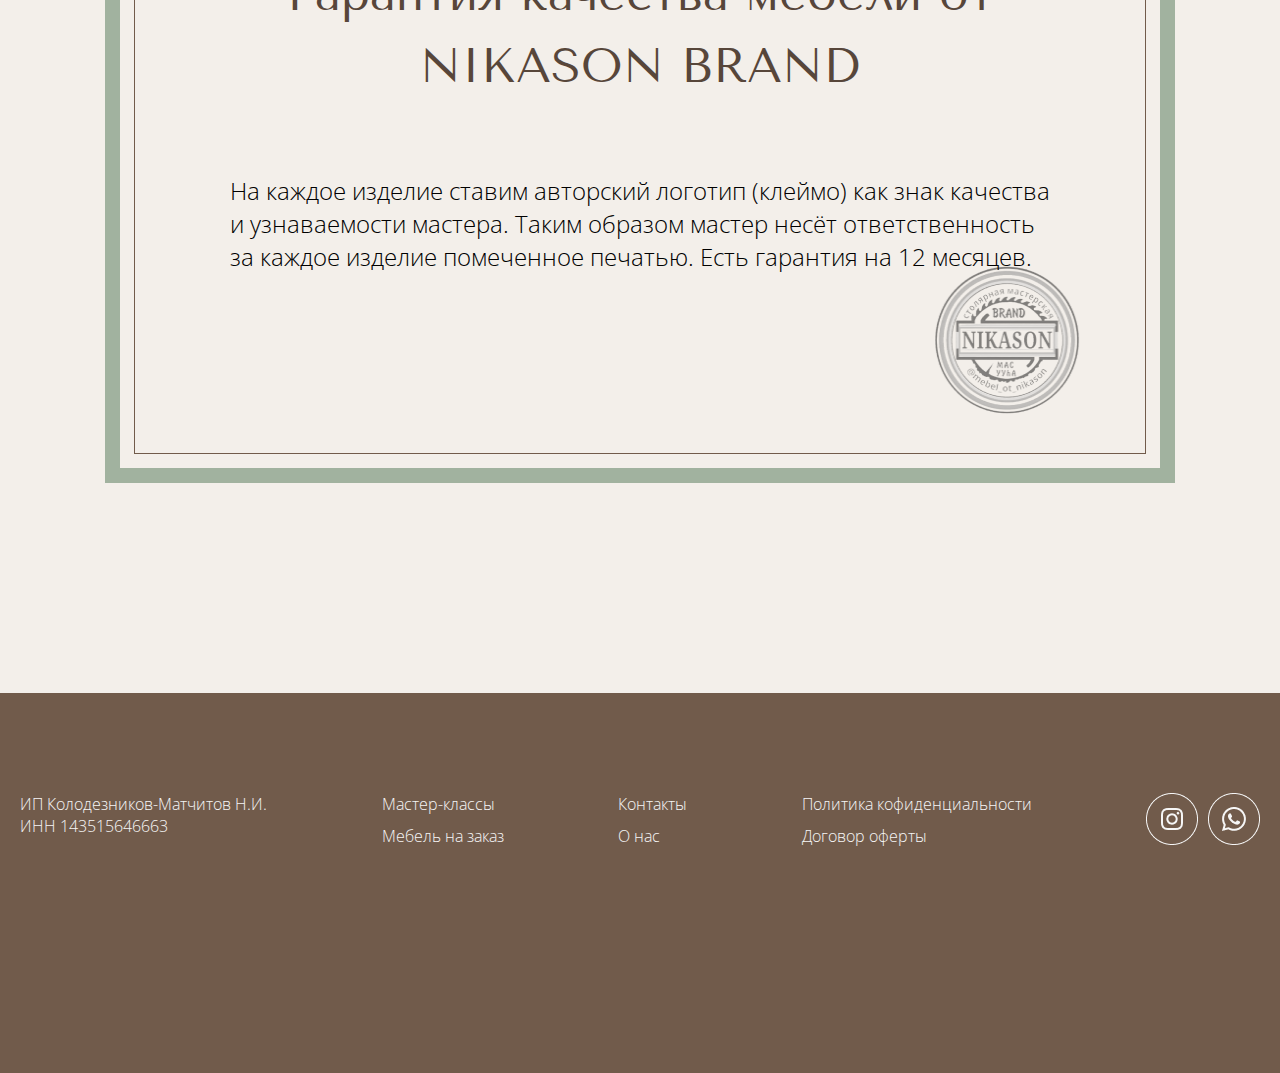
==== commit 5aa1f3d7: "add adaptive and add burgen menu" ====
--- a/laba/index.html
+++ b/laba/index.html
@@ -13,7 +13,7 @@
 </head>
 <body>
     <header>
-        <nav class="header_inner">
+        <nav class="header_inner " id="menu-burger">
             <ul class="left">
                 <li class="header-item"><a href="./master_class.html">Мастер классы</a></li>
                 <li class="header-item"><a href="./custom_furniture.html">Мебель на заказ</a></li>
@@ -23,7 +23,14 @@
                 <li class="header-item"><a href="#">Контакты</a></li>
                 <li class="header-item"><a href="#">О нас</a></li>
             </ul>
+            <button class="close-menu_button">X</button>
+            
         </nav>
+        <button class="open-menu_button">
+            <div></div>
+            <div></div>
+            <div></div>
+        </button>
     </header>
     <main>
         <div class="header-content-block">
@@ -177,4 +184,6 @@
           </div>
       </div>
     </footer>
+
+    <script src="./scripts/main.js"></script>
 </body>--- a/laba/css/main.css
+++ b/laba/css/main.css
@@ -44,8 +44,10 @@
     width: 100%;
     height: var(--header-height);
     background-color: var(--background-color);
-    padding: 0 135px;
+    padding: 0 var(--content-margin);
     border-bottom: 1px #000 solid;
+
+    z-index: 50;
 }
 
 section{
@@ -106,6 +108,8 @@
     height: 100%;
     padding: 0 5px;
     position: relative;
+
+    z-index: 51;
 }
 
 .header_inner > ul {
@@ -125,24 +129,59 @@
     text-decoration: underline;
 }
 
+.header_inner.open-menu{
+    height: 320px;
+    padding: 80px 0;
+}
+
+.close-menu_button {
+    position: absolute;
+    right: 20px;
+    top: 20px;
+    font-size: 40px;
+    display: none;
+}
+
+.open-menu_button{
+    display: flex;
+    flex-direction: column;
+    gap: 5px;
+    width: 70px;
+    position: absolute;
+    right: 10px;
+    top: 30px;
+
+    display: none;
+}
+
+.open-menu_button > div{
+    height: 3px;
+    width: 100%;
+    background-color: #57463A;
+   
+}
+
 .info-block{
     margin-top: 100px;
 }
 
 .footer{
     margin: 0 auto;
-    width: 1440px;
+    max-width: 1440px;
     height: 380px;
+    width: 100%;
     background-color: #715B4B;
 }
 
 .footer-inner{
-    width: 1200px;
+    padding: 0 20px;
     margin:auto;
     padding-top: 100px;
     display: flex;
     flex-direction: row;
     justify-content: space-between;
+    flex-wrap: wrap;
+    gap: 15px;
 }
 
 .footer-inner div{
@@ -180,9 +219,113 @@
 }
 
 
-
-
-
-
-
-
+@media(max-width:1220px){
+    .header_inner > ul {
+        gap: 30px;
+    }
+
+    :root{
+        --content-margin:80px;
+    }
+}
+
+@media(max-width:990px){
+    :root{
+        --content-margin:20px;
+    }
+
+    .logo{
+        display: none;
+    }
+
+    .header_inner{
+        justify-content: flex-start;
+        gap: 30px;
+    }
+
+    .footer-inner{
+        justify-content: flex-start;
+        gap: 30px;
+        flex-direction: column;
+        padding-top: 0px;
+    }  
+    
+    .footer{
+        height: auto;
+        padding: 60px 0;
+    }
+}
+
+@media(max-width:800px){
+    h1{
+        font-size: 30px;
+    }
+}
+
+@media(max-width:600px){
+    :root{
+        --content-margin:0px;
+    }
+
+    header{
+        padding: 0 20px;
+    }
+
+    section > h1 {
+        padding: 0 30px;
+    }
+
+    header{
+        position: fixed;
+        
+    }
+
+    :root{
+        --header-height:90px;
+    }
+
+    header .header_inner{
+        position: absolute;
+        width: 100%;
+        flex-direction: column;
+        padding: 60px 0;
+        background-color: white;
+        height: unset;
+        left: 0;
+        height: 0px;
+        padding: 0;
+        overflow: hidden;
+        transition: all .3s;
+    }
+
+    header .header_inner > ul {
+        flex-direction: column;
+        align-items: center;
+    }
+
+    header .header-item{
+        font-size: 18px;
+        color: var(#57463A);
+        font-weight: 600;
+    }
+
+    .close-menu_button{
+        display: block;
+    }
+
+    .open-menu_button{
+        display: flex;
+    }
+
+
+    
+
+}
+
+
+
+
+
+
+
+
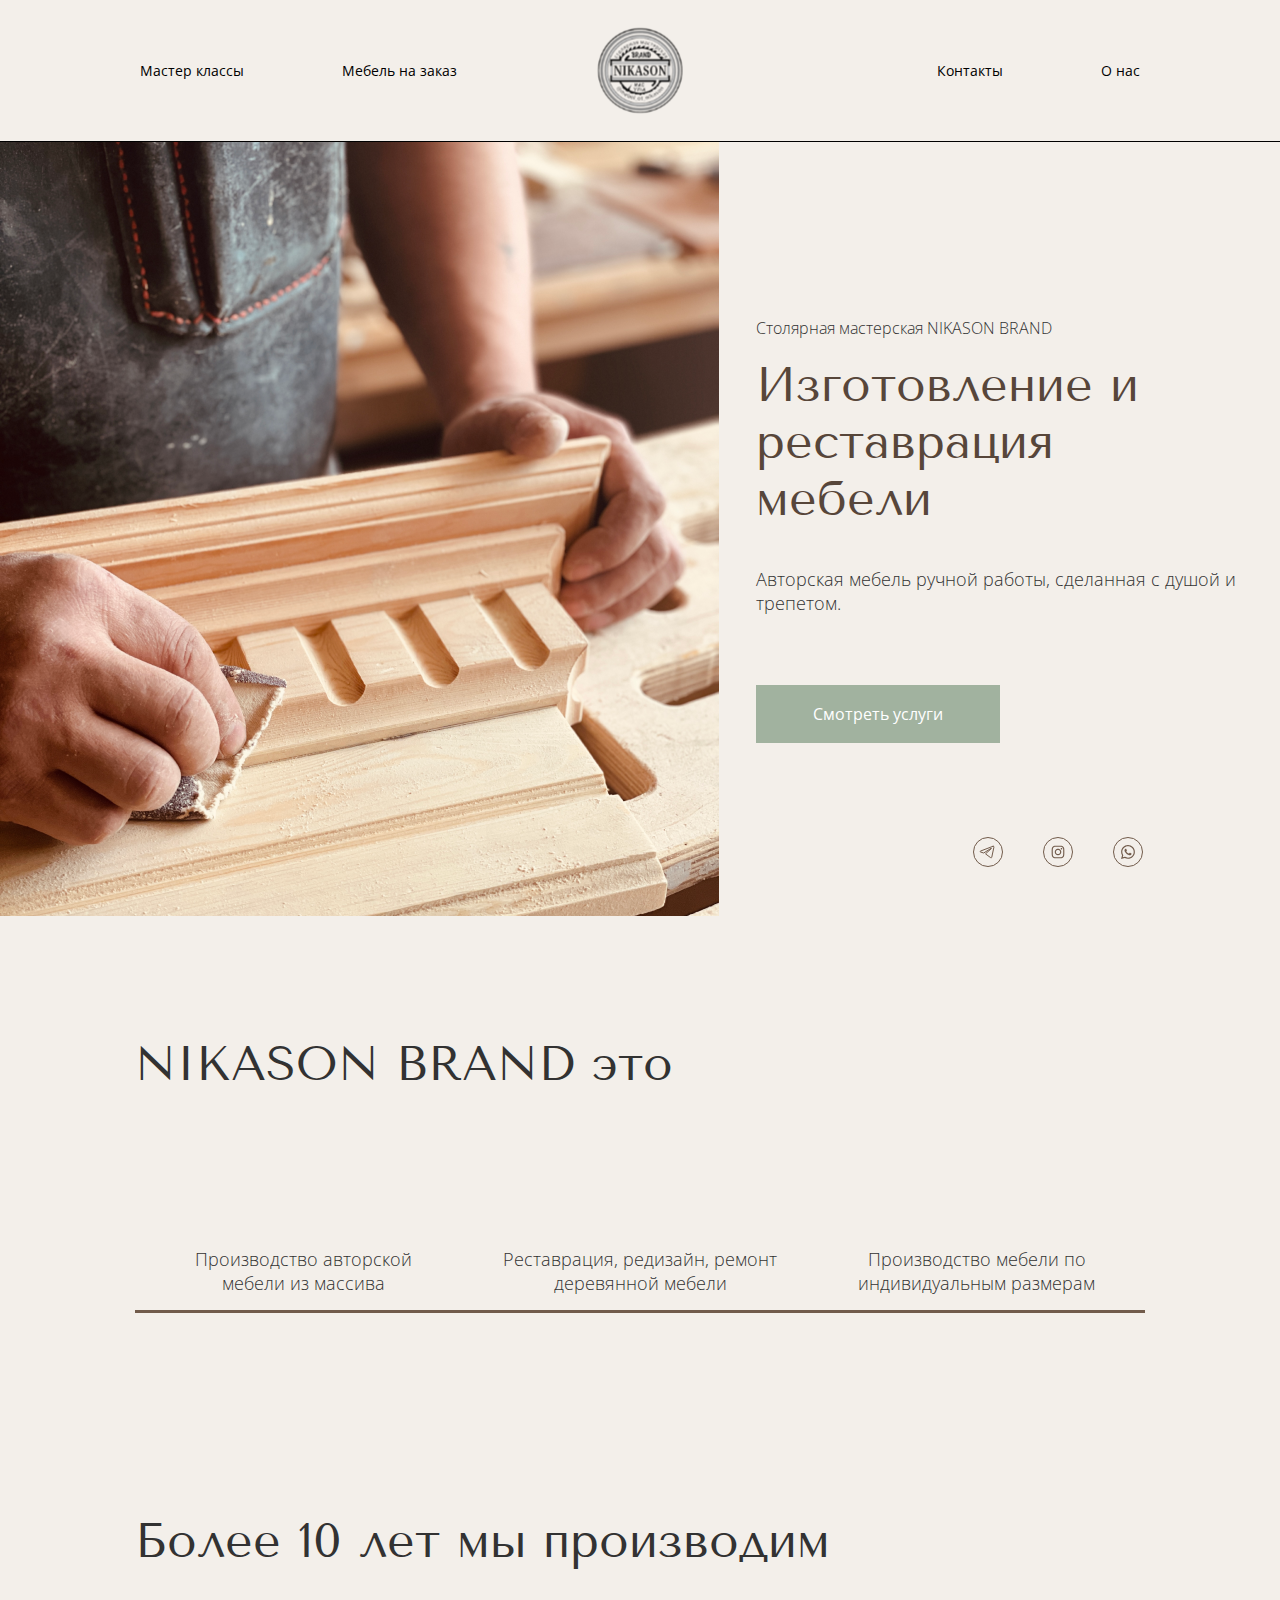
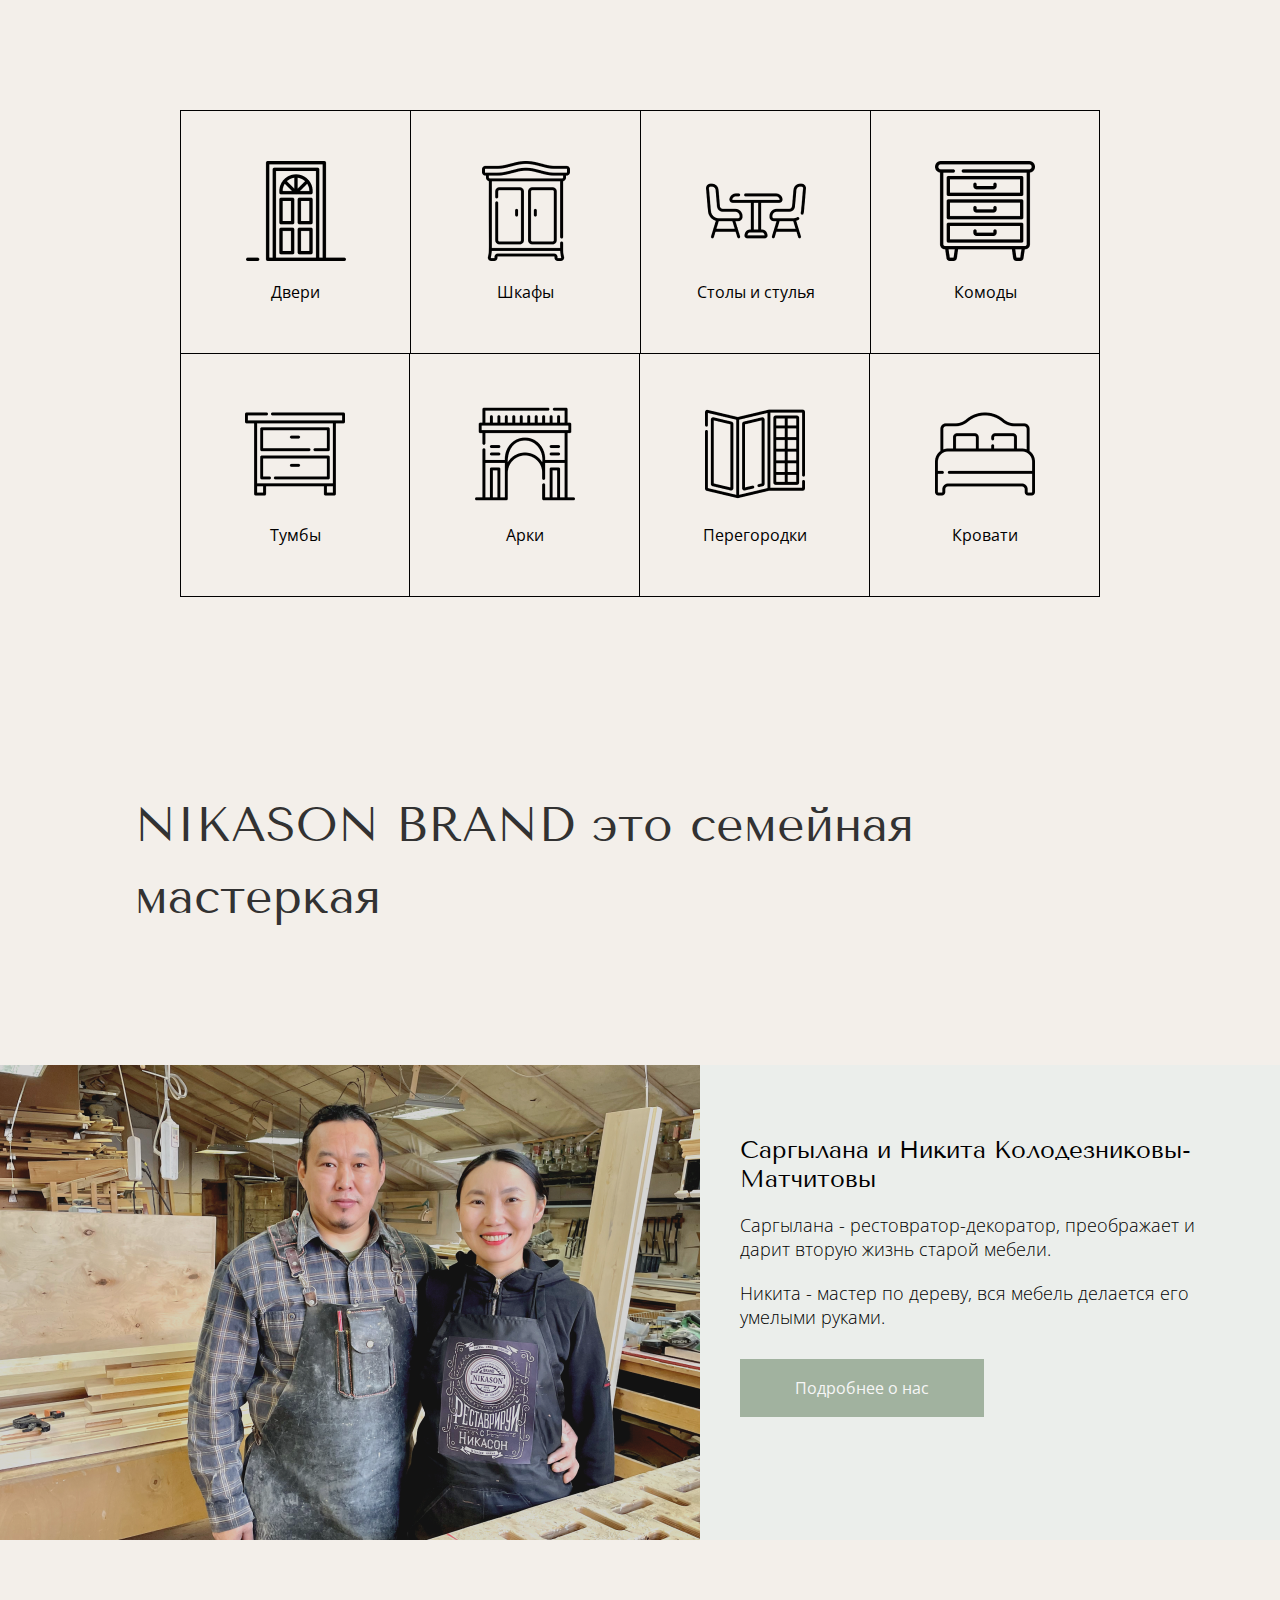
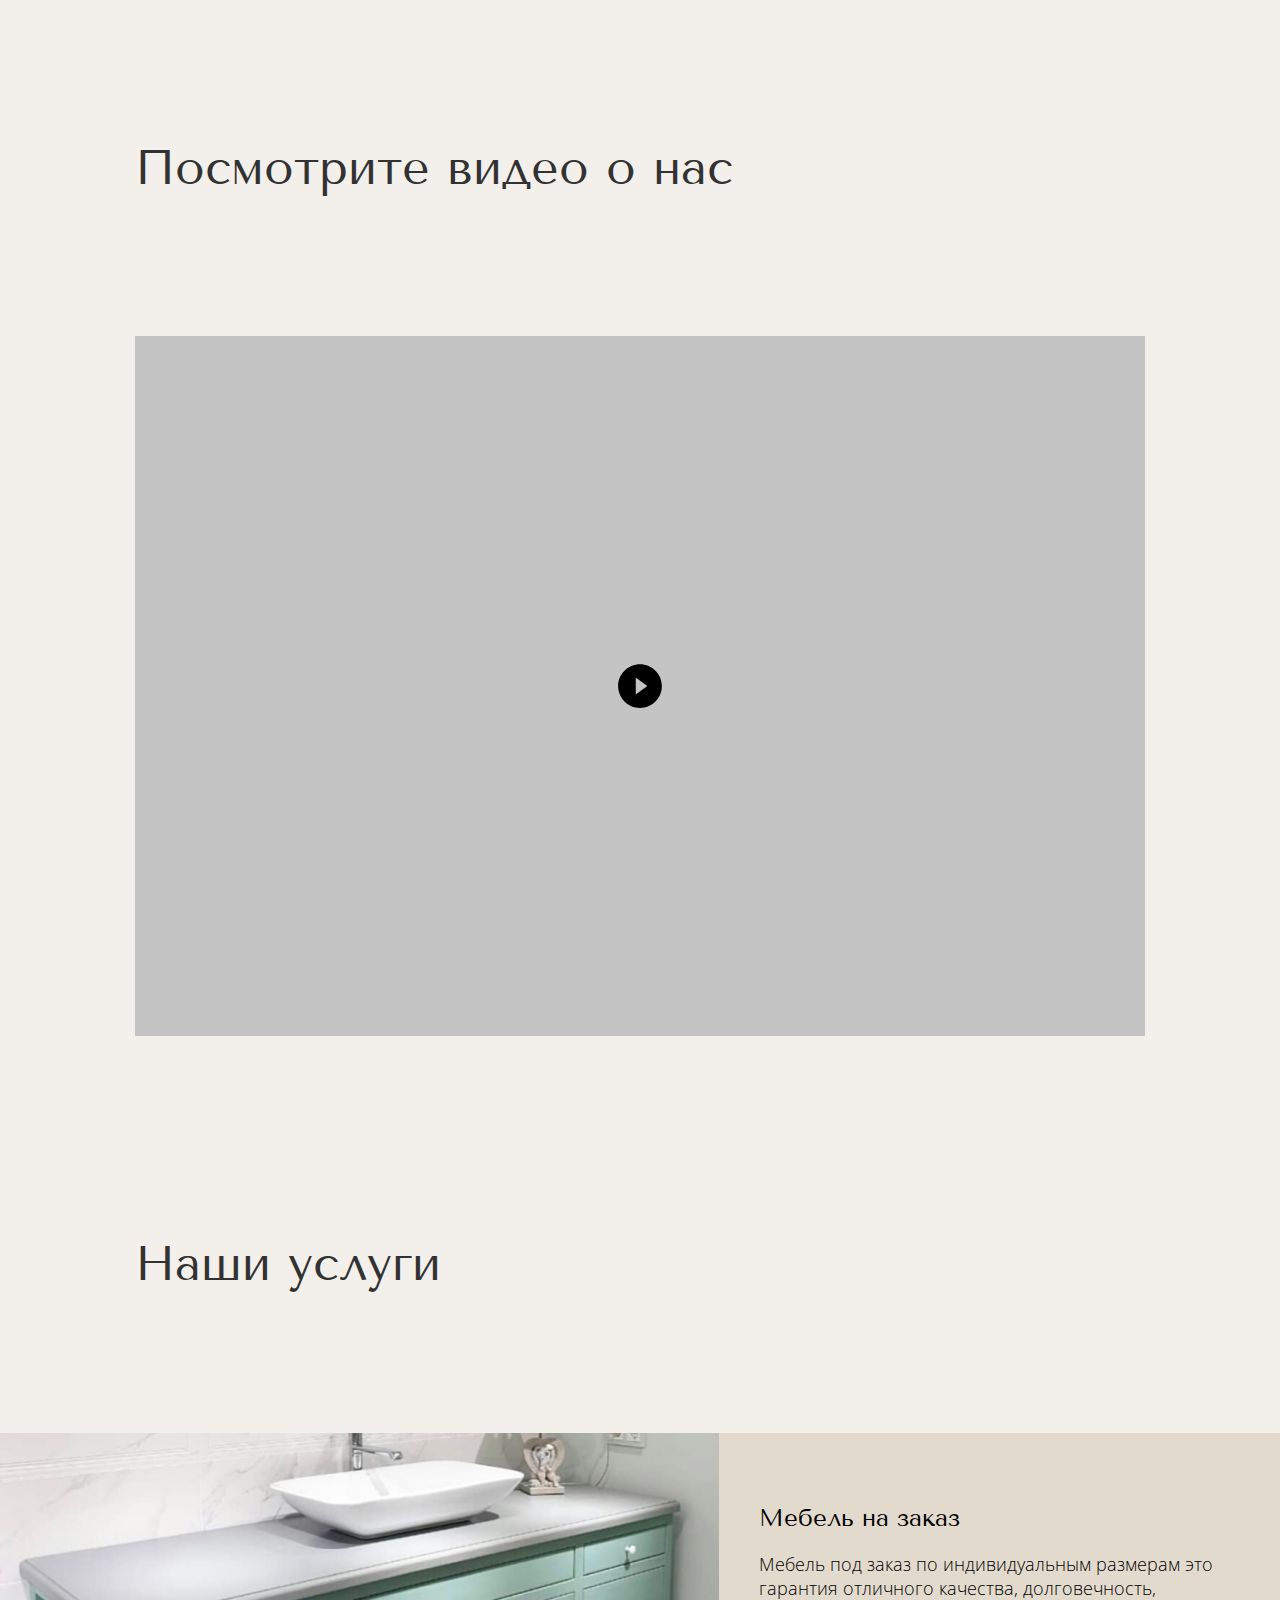
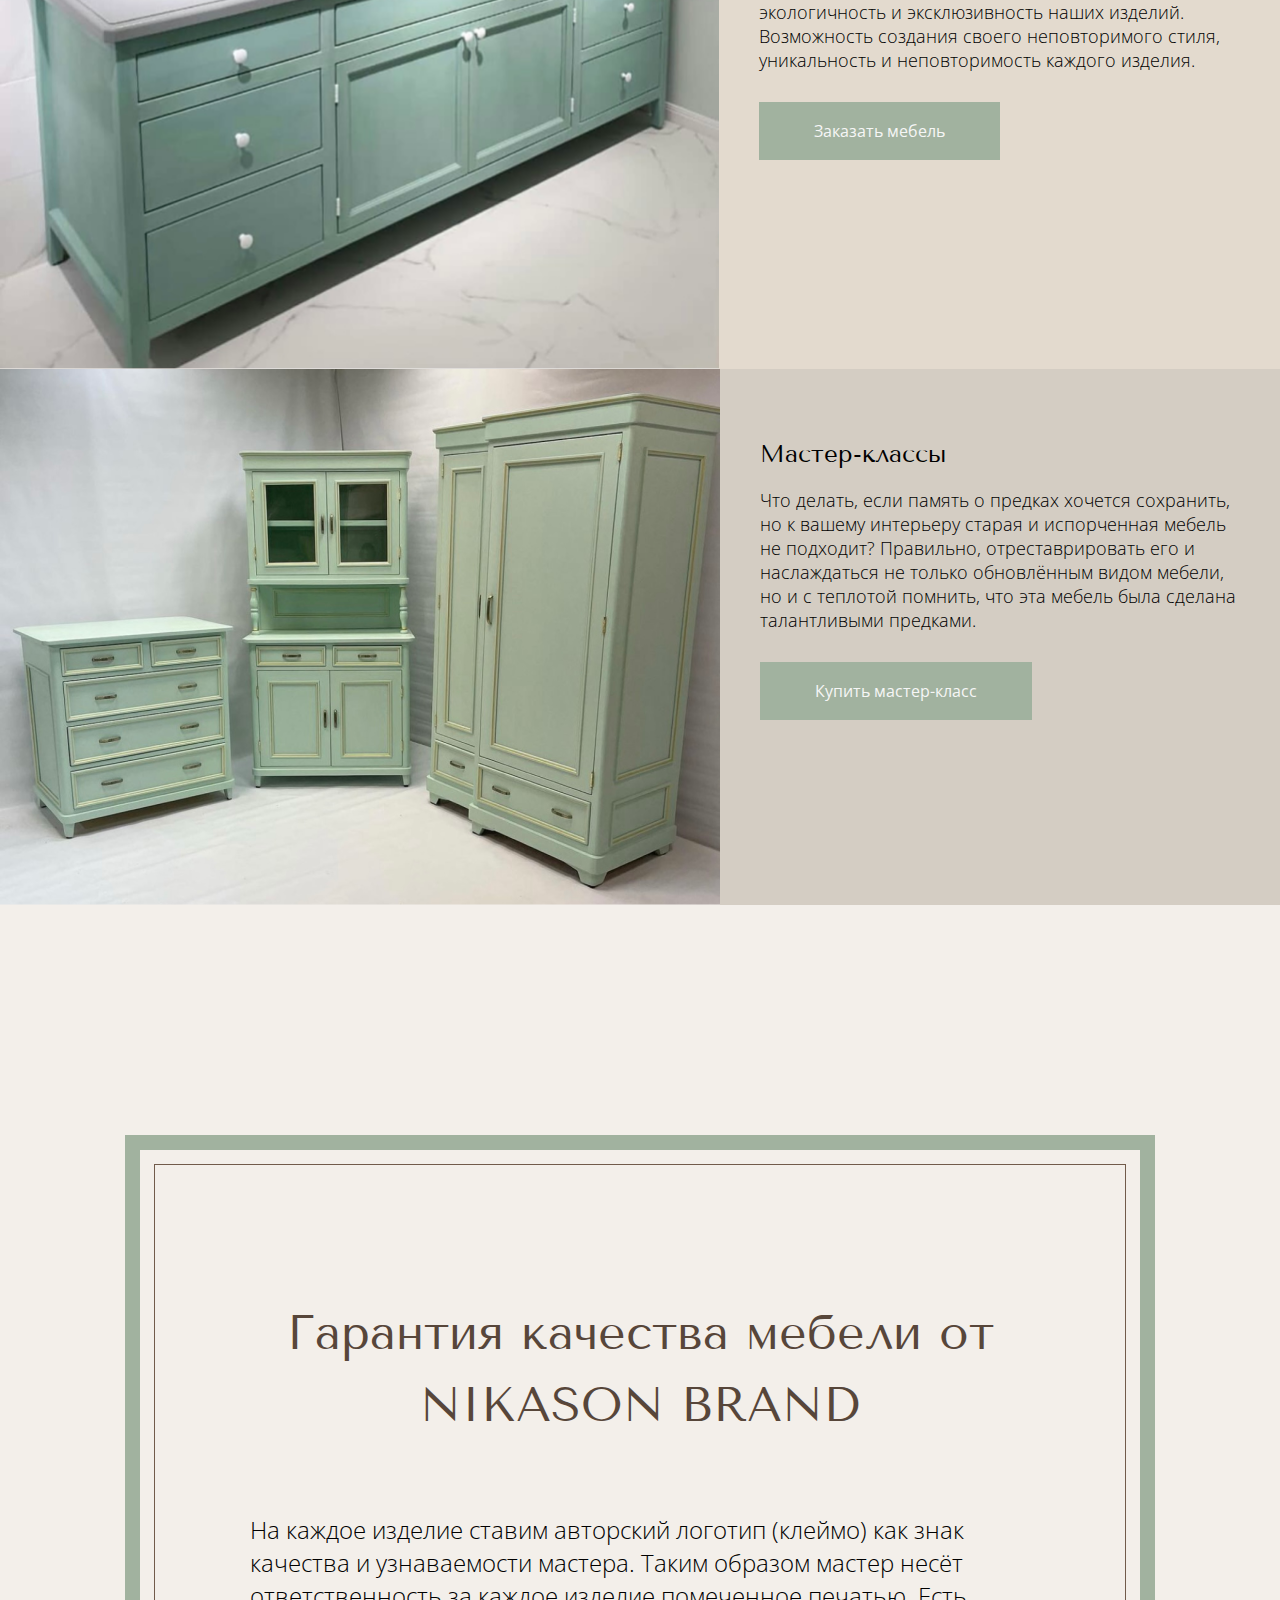
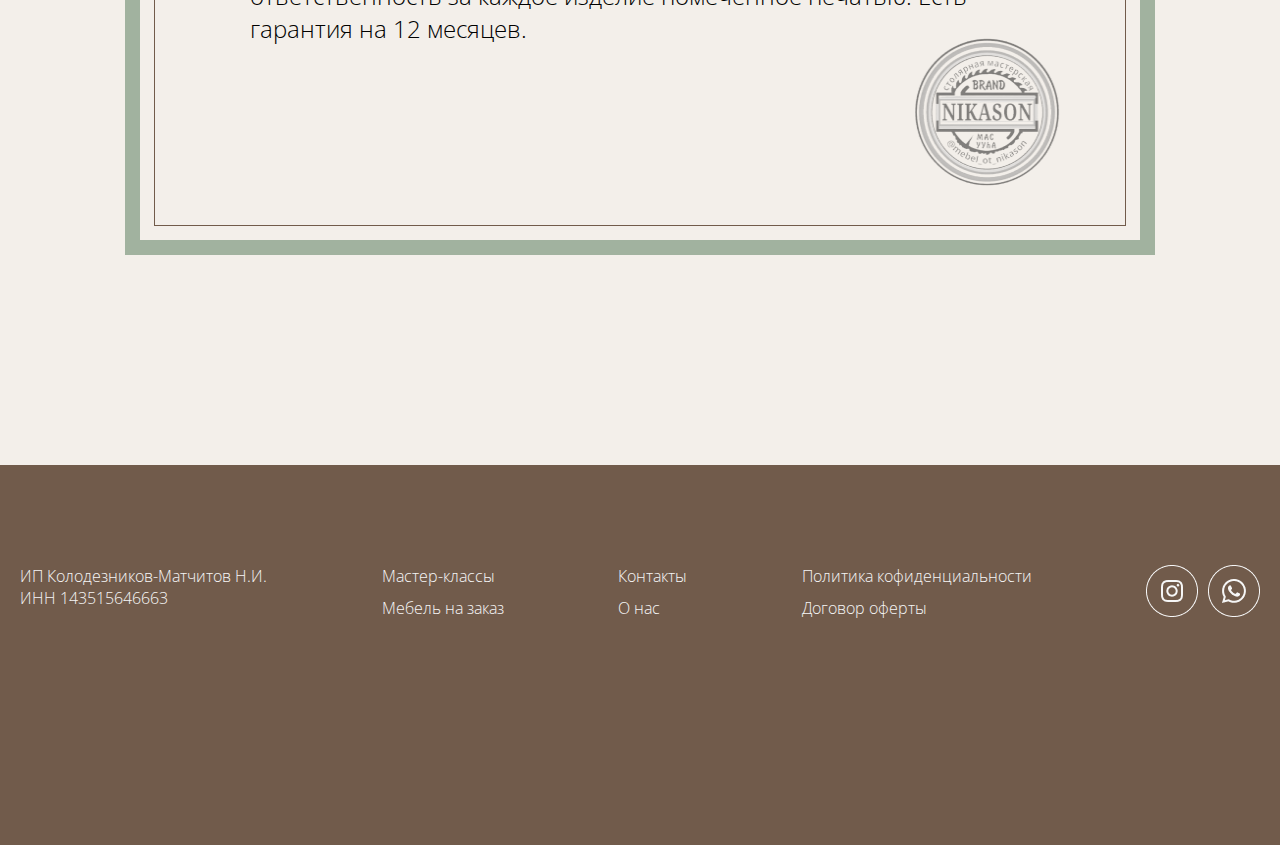
==== commit 5cb46f8e: "add adaptive index" ====
--- a/laba/index.html
+++ b/laba/index.html
@@ -152,8 +152,9 @@
         </section>
 
         <section>
+            <h1 class="certificate_mobile">Гарантия качества мебели от NIKASON BRAND</h1>
             <div class="info-block quality-assurance-block">
-                <h1>Гарантия качества мебели от NIKASON BRAND</h1>
+                <h1 class="certificate">Гарантия качества мебели от NIKASON BRAND</h1>
                 <p>На каждое изделие ставим авторский логотип (клеймо) как знак качества и узнаваемости мастера. Таким образом мастер несёт ответственность за каждое изделие помеченное печатью. Есть гарантия на 12 месяцев. </p>
                 <img class="print"  src="./assets/img/index/13.png" width="150" height="150">
             </div>
--- a/laba/css/index.css
+++ b/laba/css/index.css
@@ -1,10 +1,10 @@
 .header-content-block{
     display: flex;
+    
+}
+
+.header-content_inner{
     height: 774px;
-}
-
-.header-content_inner{
-    height: 100%;
     display: flex;
     justify-content: center;
     padding: 0 37px;
@@ -129,6 +129,10 @@
     border-left: 1px solid black;
 } 
 
+.certificate_mobile{
+    display: none;
+}
+
 
 .block-info{
     display: flex;
@@ -138,7 +142,7 @@
     padding: 70px 40px;
     display: flex;
     flex-direction: column;
-    gap: 40px;
+    gap: 20px;
     width: 100%;
     align-items: flex-start;
 }
@@ -186,7 +190,8 @@
 
 
 .video-block{
-    width: 1160px;
+    max-width: 1160px;
+    width: 100%;
     height: 700px;
     background: #C4C4C4;
     display: flex;
@@ -203,6 +208,8 @@
     padding: 100px 95px;
     box-shadow:  0 0 0 1px #715B4B,0 0 0 15px #F3EFEA, 0 0 0 30px #A1B29F;
     margin-bottom: 160px;
+    margin-left: 20px;
+    margin-right: 20px;
 }
 
 .quality-assurance-block > h1 {
@@ -230,3 +237,136 @@
 }
 
 
+@media(max-width:1435px){
+    .production_items > li{
+        width: 230px;
+    }
+
+    .production_items{
+        justify-content: center;
+    }
+}
+
+@media(max-width:1165px){
+    .header-content-block{
+        flex-direction: column-reverse;
+    }
+
+    .header-content-block > img{
+        width: 100%;
+        object-fit: cover;
+        
+    }
+
+    .block-info{
+        flex-direction: column;
+    }
+
+    .block-info > img{
+        width: 100%;
+        object-fit: cover;
+    }
+}
+
+@media(max-width:930px){
+    .production_items > li:nth-child(3){
+        border-right: 1px solid #323232;
+    }
+
+    .production_items > li:nth-child(4){
+        border-bottom: 1px solid #323232;
+        border-right: none;
+    }
+  
+    .production_items > li:nth-child(7){
+        border-left: 1px solid #323232;
+        border-top: none;
+    }
+
+    .production_items > li:nth-child(8){
+        border-top: none;
+    }
+}
+
+@media(max-width:720px){
+    .production_items > li:nth-child(2){
+        border-right: 1px solid #323232;
+    }
+
+    .production_items > li:nth-child(4){
+        border-right: 1px solid #323232;
+        border-left: none;
+        border-bottom: none;
+    }
+
+
+    .certificate_mobile{
+        display: block;
+    }
+
+    .certificate{
+        display: none;
+    }
+}
+
+@media(max-width:900px){
+    .nik-brand_args{
+        flex-wrap: wrap;
+       justify-content: center;
+    }
+}
+
+@media(max-width:630px){
+    .header-content-block > img{
+        height: 400px;
+    }
+
+    .video-block{
+        height: 400px;
+    }
+
+    .quality-assurance-block{
+        padding: 100px 40px;
+        margin: 60px 10px 160px 10px;
+        box-shadow:  0 0 0 1px #715B4B,0 0 0 5px #F3EFEA, 0 0 0 10px #A1B29F;
+    }
+
+    .quality-assurance-block p{
+        font-size: 16px;
+    }
+
+    .quality-assurance-block .print{
+        width: 80px;
+        height: 80px;
+        right: 10px;
+        bottom: 20px;
+    }
+}
+
+
+@media(max-width:480px){
+    .production_items > li{
+        width: 140px;
+    }
+
+    .block-info > img{
+        height: 300px;
+    }
+
+    :root{
+        --content-margin:20px
+    }
+
+    .header-content_inner{
+        height: 900px;
+    }
+
+    .header-content .main-content_item{
+        font-size: 32px;
+    }
+
+    .quality-assurance-block{
+        padding: 50px 10px;
+    }
+}
+
